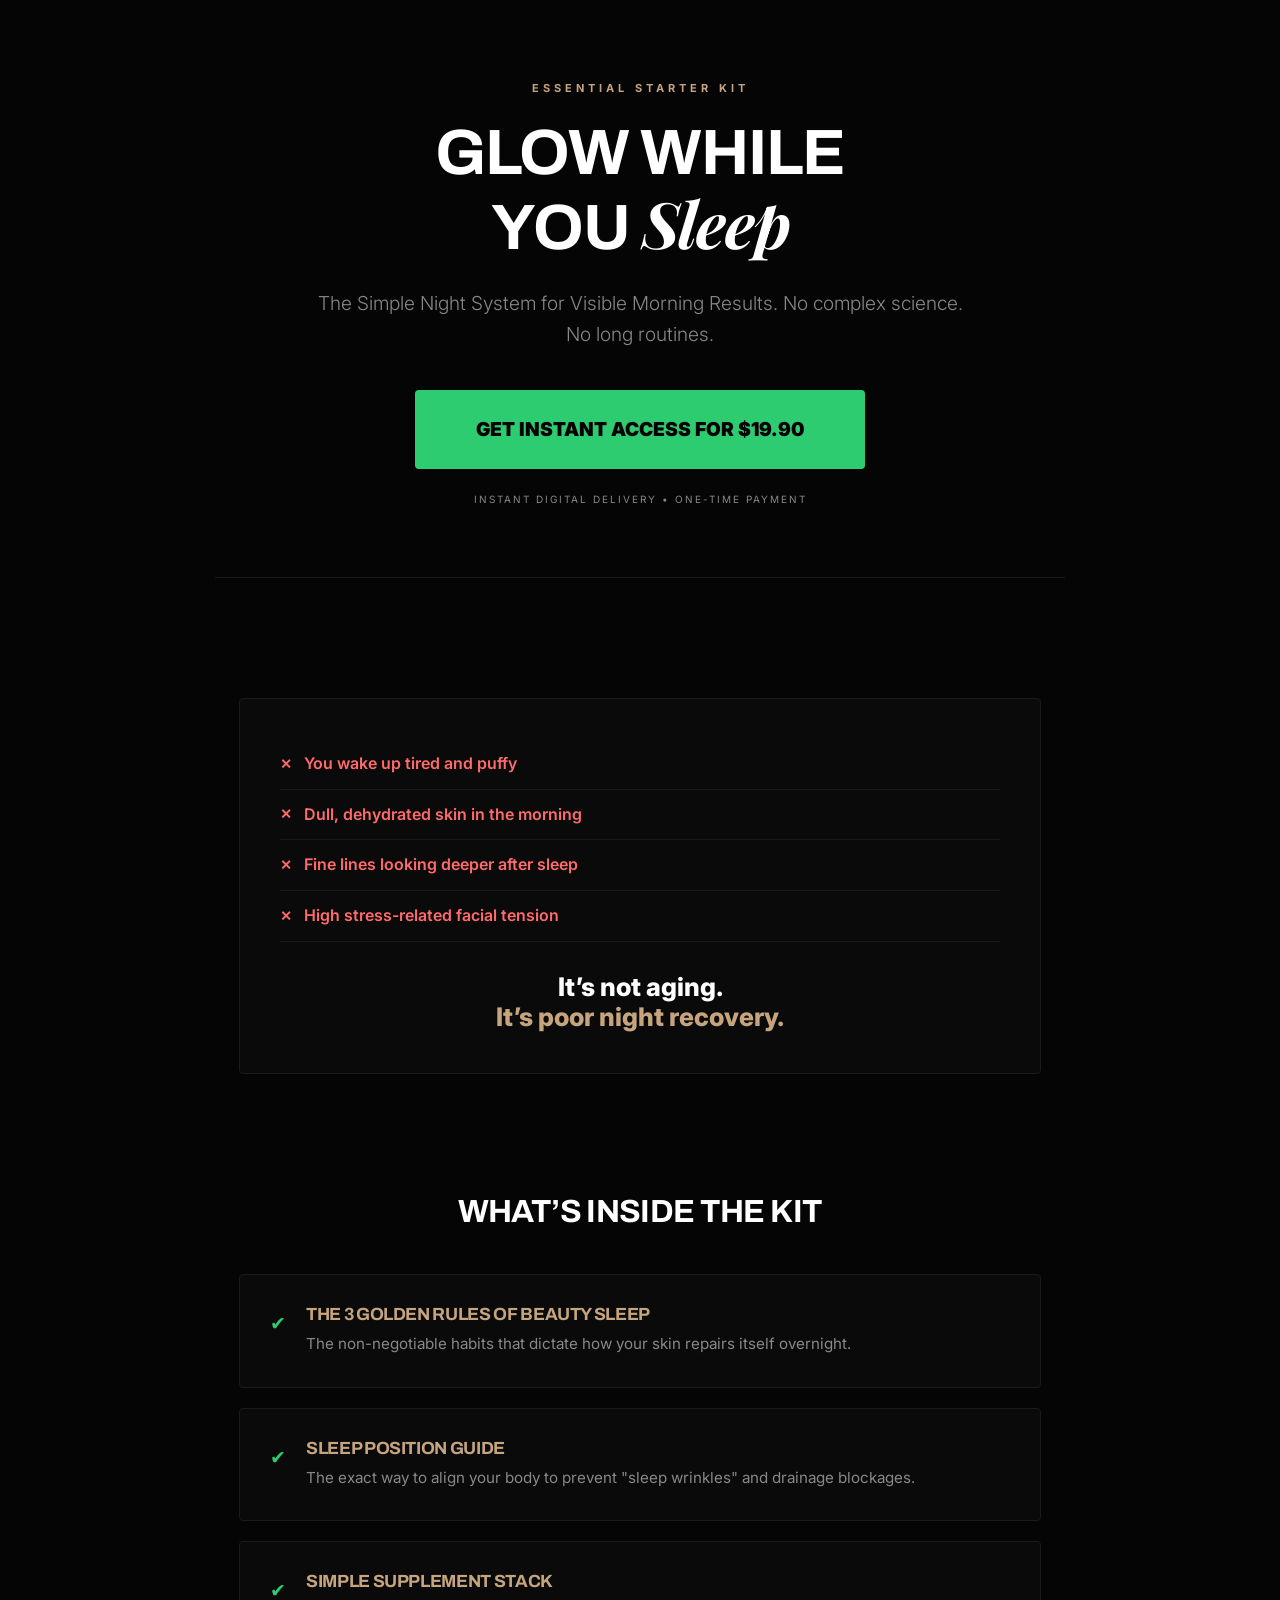
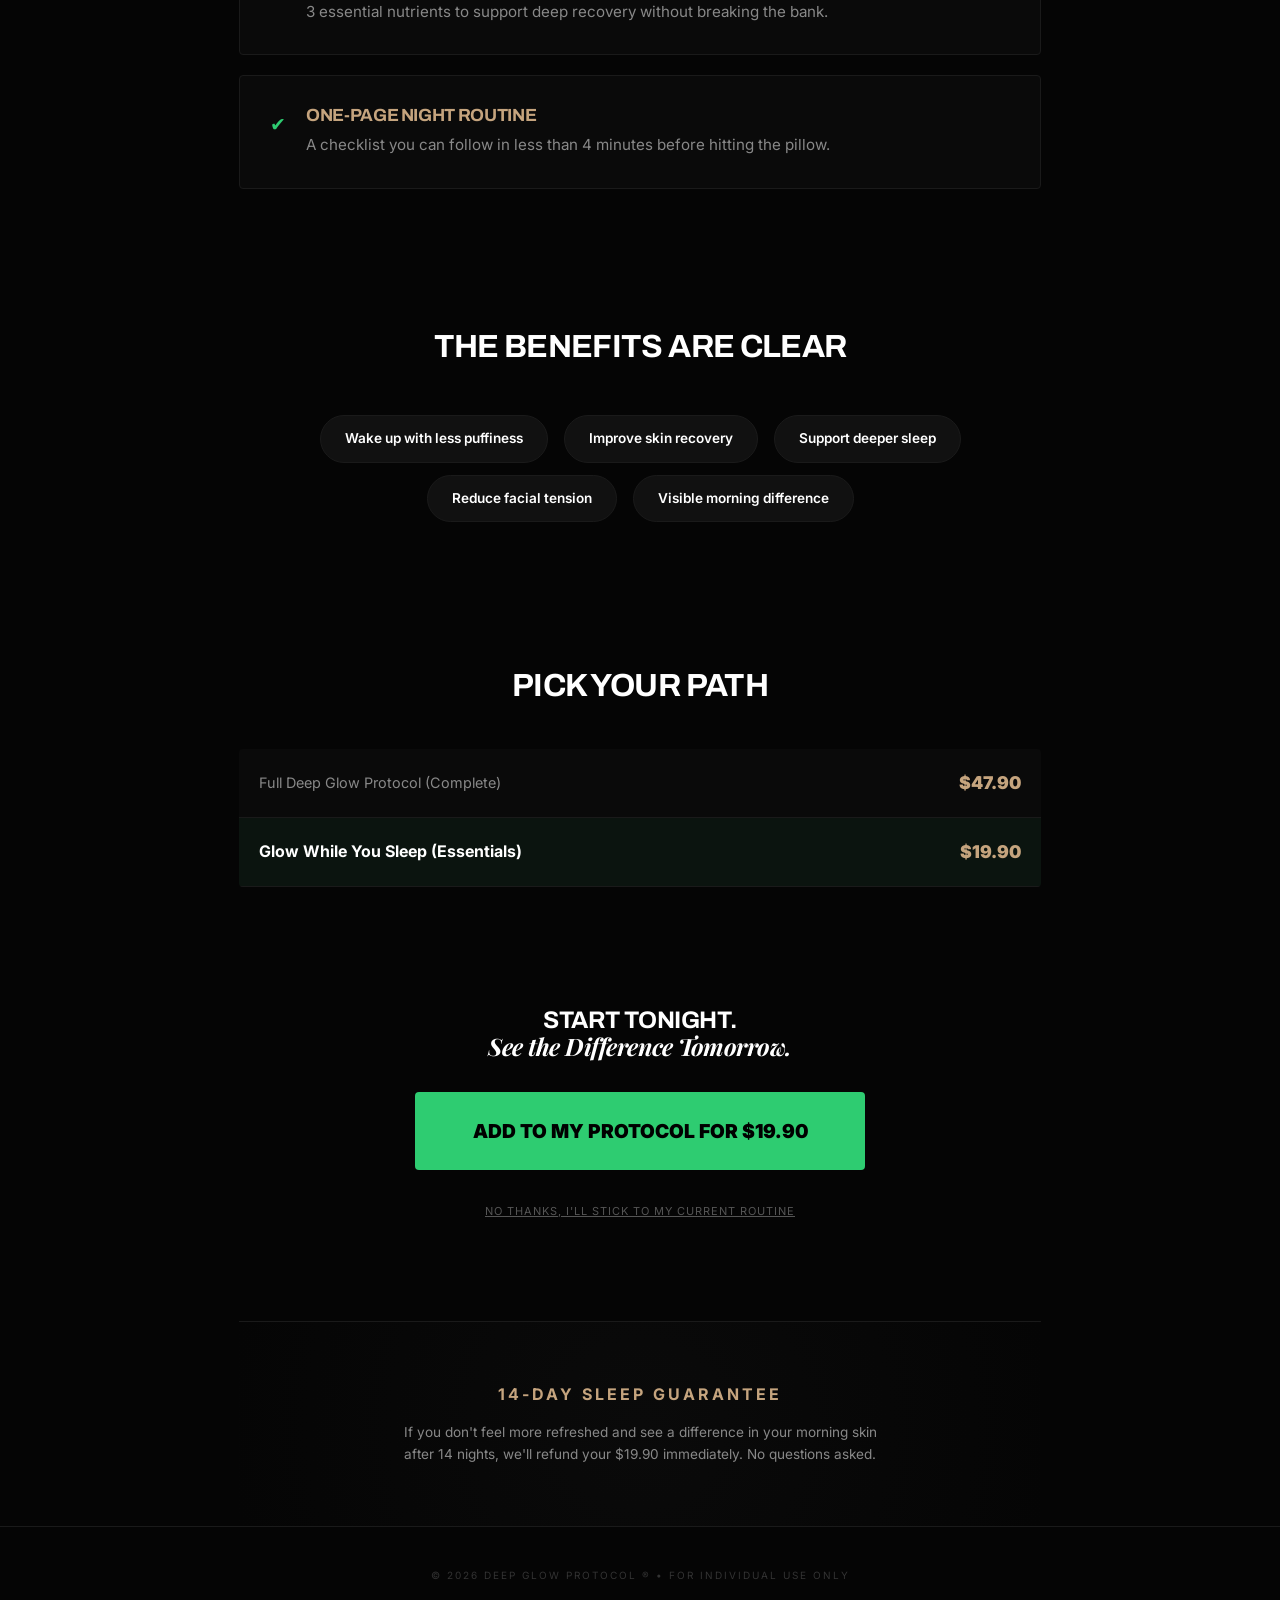
==== essential.html @ 501d5824 "Add files via upload" ====
<!DOCTYPE html>
<html lang="en">
<head>
    <meta charset="UTF-8">
    <meta name="viewport" content="width=device-width, initial-scale=1.0, maximum-scale=1.0, user-scalable=no">
    <title>Glow While You Sleep | Essential Night System</title>
    <link href="https://fonts.googleapis.com/css2?family=Archivo:wght@800;900&family=Inter:wght@300;400;600;700&family=Playfair+Display:ital,wght@1,700&display=swap" rel="stylesheet">
    
    <style>
        :root {
            --bg: #050505;
            --surface: #0a0a0a;
            --accent: #c5a47e;
            --cta: #2ecc71;
            --text: #ffffff;
            --text-dim: #888888;
            --border: #1a1a1a;
            --transition: all 0.3s cubic-bezier(0.19, 1, 0.22, 1);
        }

        /* Reset & Base */
        * { margin: 0; padding: 0; box-sizing: border-box; -webkit-font-smoothing: antialiased; }
        html { scroll-behavior: smooth; }
        body { 
            font-family: 'Inter', sans-serif; 
            background: var(--bg); 
            color: var(--text); 
            line-height: 1.6;
            overflow-x: hidden;
        }

        .container { max-width: 850px; margin: 0 auto; padding: 0 24px; }
        
        /* Typography */
        h1, h2, h3, h4 { font-family: 'Archivo', sans-serif; text-transform: uppercase; line-height: 1.1; letter-spacing: -0.02em; }
        .serif { font-family: 'Playfair Display', serif; font-style: italic; text-transform: none; }

        /* Animations */
        @keyframes pulse { 0% { transform: scale(1); box-shadow: 0 0 0 0 rgba(46, 204, 113, 0.4); } 70% { transform: scale(1.02); box-shadow: 0 0 0 15px rgba(46, 204, 113, 0); } 100% { transform: scale(1); } }
        @keyframes shine { from { left: -100%; } to { left: 100%; } }

        /* Hero */
        .hero { padding: 80px 0 50px; text-align: center; border-bottom: 1px solid var(--border); }
        .tag { color: var(--accent); font-size: 11px; font-weight: 700; letter-spacing: 4px; text-transform: uppercase; margin-bottom: 20px; display: block; }
        .hero h1 { font-size: clamp(2.2rem, 8vw, 4rem); margin-bottom: 25px; }
        .hero p { font-size: 1.2rem; color: var(--text-dim); max-width: 650px; margin: 0 auto 40px; font-weight: 300; }

        /* Standardized CTA */
        .cta-container { text-align: center; margin: 20px 0; }
        .btn-main {
            position: relative;
            display: inline-block;
            width: 100%;
            max-width: 450px;
            background: var(--cta);
            color: #000;
            padding: 24px 30px;
            font-size: 1.2rem;
            font-weight: 900;
            text-transform: uppercase;
            text-decoration: none;
            border-radius: 4px;
            overflow: hidden;
            transition: var(--transition);
            animation: pulse 2s infinite;
        }
        .btn-main:hover { transform: scale(1.03); background: #27ae60; box-shadow: 0 10px 40px rgba(46, 204, 113, 0.3); }
        .btn-main::after { content: ''; position: absolute; top: 0; left: -100%; width: 50%; height: 100%; background: linear-gradient(90deg, transparent, rgba(255,255,255,0.4), transparent); animation: shine 3s infinite; }
        
        .secure-notice { font-size: 10px; color: var(--text-dim); text-transform: uppercase; letter-spacing: 2px; margin-top: 15px; display: block; }

        /* Problem Section */
        .section-padding { padding: 80px 0; }
        .problem-box { background: var(--surface); border: 1px solid var(--border); padding: 40px; border-radius: 4px; margin: 40px 0; position: relative; }
        .problem-list { list-style: none; margin-bottom: 30px; }
        .problem-list li { padding: 12px 0; color: #ff6b6b; font-weight: 600; display: flex; align-items: center; gap: 12px; border-bottom: 1px solid #1a1a1a; }
        .problem-list li::before { content: '✕'; font-size: 14px; font-weight: 900; }
        .transition-text { font-size: 1.6rem; font-weight: 800; text-align: center; margin-top: 20px; line-height: 1.2; }

        /* Features */
        .section-title { text-align: center; margin-bottom: 45px; font-size: 2rem; }
        .feature-grid { display: grid; grid-template-columns: 1fr; gap: 20px; margin-bottom: 60px; }
        .feature-item { 
            display: flex; align-items: flex-start; gap: 20px; 
            background: var(--surface); padding: 30px; border-radius: 4px; border: 1px solid var(--border);
            transition: var(--transition);
        }
        .feature-item:hover { border-color: var(--accent); }
        .feature-item h4 { font-size: 1.1rem; margin-bottom: 8px; color: var(--accent); }
        .feature-item p { font-size: 0.95rem; color: var(--text-dim); }
        .check { color: var(--cta); font-size: 1.2rem; margin-top: 3px; }

        /* Comparison Table */
        .comp-table { width: 100%; border-collapse: collapse; margin: 40px 0; background: var(--surface); border-radius: 4px; overflow: hidden; }
        .comp-table td { padding: 20px; border-bottom: 1px solid var(--border); }
        .comp-table .dim { color: var(--text-dim); font-size: 0.9rem; }
        .comp-table .price { font-weight: 900; color: var(--accent); text-align: right; font-size: 1.1rem; }
        
        /* Interactive Row Style */
        .row-link { cursor: pointer; transition: var(--transition); }
        .row-link:hover { background: rgba(255,255,255,0.05); }

        /* Benefits */
        .benefits-list { text-align: center; margin: 40px 0 60px; }
        .benefit-tag { display: inline-block; background: #111; padding: 12px 24px; border-radius: 50px; margin: 6px; font-size: 0.85rem; border: 1px solid var(--border); color: var(--text); font-weight: 600; }

        /* Guarantee */
        .guarantee { text-align: center; padding: 60px 20px; border-top: 1px solid var(--border); background: radial-gradient(circle at center, #0a0a0a 0%, #050505 100%); }
        .guarantee h5 { font-size: 1rem; letter-spacing: 3px; margin-bottom: 15px; color: var(--accent); }
        .guarantee p { font-size: 0.85rem; color: var(--text-dim); max-width: 500px; margin: 0 auto; }

        /* Downsell Link */
        .btn-downsell { display: block; margin-top: 25px; color: #555; font-size: 11px; text-decoration: underline; text-transform: uppercase; letter-spacing: 1px; transition: var(--transition); }
        .btn-downsell:hover { color: var(--text-dim); }

        footer { padding: 40px; text-align: center; font-size: 10px; color: #333; text-transform: uppercase; letter-spacing: 2px; border-top: 1px solid var(--border); }

        @media (max-width: 600px) {
            .hero { padding: 60px 0 40px; }
            .btn-main { font-size: 1rem; padding: 20px; }
            .section-title { font-size: 1.6rem; }
            .feature-item { padding: 20px; }
        }
    </style>
</head>
<body>

    <header class="hero container">
        <span class="tag">Essential Starter Kit</span>
        <h1>Glow While <br>You <span class="serif">Sleep</span></h1>
        <p>The Simple Night System for Visible Morning Results. No complex science. No long routines.</p>
        
        <div class="cta-container">
            <a href="#checkout" class="btn-main">Get Instant Access for $19.90</a>
            <span class="secure-notice">Instant Digital Delivery • One-Time Payment</span>
        </div>
    </header>

    <main class="container">
        <section class="section-padding">
            <div class="problem-box">
                <ul class="problem-list">
                    <li>You wake up tired and puffy</li>
                    <li>Dull, dehydrated skin in the morning</li>
                    <li>Fine lines looking deeper after sleep</li>
                    <li>High stress-related facial tension</li>
                </ul>
                <div class="transition-text">
                    It’s not aging. <br>
                    <span style="color: var(--accent);">It’s poor night recovery.</span>
                </div>
            </div>
        </section>

        <section>
            <h2 class="section-title">What’s Inside the Kit</h2>
            <div class="feature-grid">
                <div class="feature-item">
                    <span class="check">✔</span>
                    <div>
                        <h4>The 3 Golden Rules of Beauty Sleep</h4>
                        <p>The non-negotiable habits that dictate how your skin repairs itself overnight.</p>
                    </div>
                </div>
                <div class="feature-item">
                    <span class="check">✔</span>
                    <div>
                        <h4>Sleep Position Guide</h4>
                        <p>The exact way to align your body to prevent "sleep wrinkles" and drainage blockages.</p>
                    </div>
                </div>
                <div class="feature-item">
                    <span class="check">✔</span>
                    <div>
                        <h4>Simple Supplement Stack</h4>
                        <p>3 essential nutrients to support deep recovery without breaking the bank.</p>
                    </div>
                </div>
                <div class="feature-item">
                    <span class="check">✔</span>
                    <div>
                        <h4>One-Page Night Routine</h4>
                        <p>A checklist you can follow in less than 4 minutes before hitting the pillow.</p>
                    </div>
                </div>
            </div>
        </section>

        <section class="section-padding">
            <h2 class="section-title">The Benefits are Clear</h2>
            <div class="benefits-list">
                <span class="benefit-tag">Wake up with less puffiness</span>
                <span class="benefit-tag">Improve skin recovery</span>
                <span class="benefit-tag">Support deeper sleep</span>
                <span class="benefit-tag">Reduce facial tension</span>
                <span class="benefit-tag">Visible morning difference</span>
            </div>
        </section>

        <section>
            <h2 class="section-title">Pick Your Path</h2>
            <table class="comp-table">
                <tr class="row-link" onclick="window.location.href='https://nananmz.github.io/The-Glow-Protocol/last-chance';">
                    <td class="dim">Full Deep Glow Protocol (Complete)</td>
                    <td class="price">$47.90</td>
                </tr>

                <tr style="background: rgba(46, 204, 113, 0.05);">
                    <td><strong>Glow While You Sleep (Essentials)</strong></td>
                    <td class="price">$19.90</td>
                </tr>
            </table>
        </section>

        <section id="checkout" class="section-padding" style="text-align: center;">
            <h2 style="margin-bottom: 30px;">Start Tonight. <br><span class="serif">See the Difference Tomorrow.</span></h2>
            <div class="cta-container">
                <a href="#" class="btn-main">Add to My Protocol for $19.90</a>
                <a href="https://nananmz.github.io/The-Glow-Protocol/optimization" class="btn-downsell">No thanks, I'll stick to my current routine</a>
            </div>
        </section>

        <section class="guarantee">
            <h5>14-DAY SLEEP GUARANTEE</h5>
            <p>If you don't feel more refreshed and see a difference in your morning skin after 14 nights, we'll refund your $19.90 immediately. No questions asked.</p>
        </section>
    </main>

    <footer>
        © 2026 DEEP GLOW PROTOCOL ® • FOR INDIVIDUAL USE ONLY
    </footer>

</body>
</html>
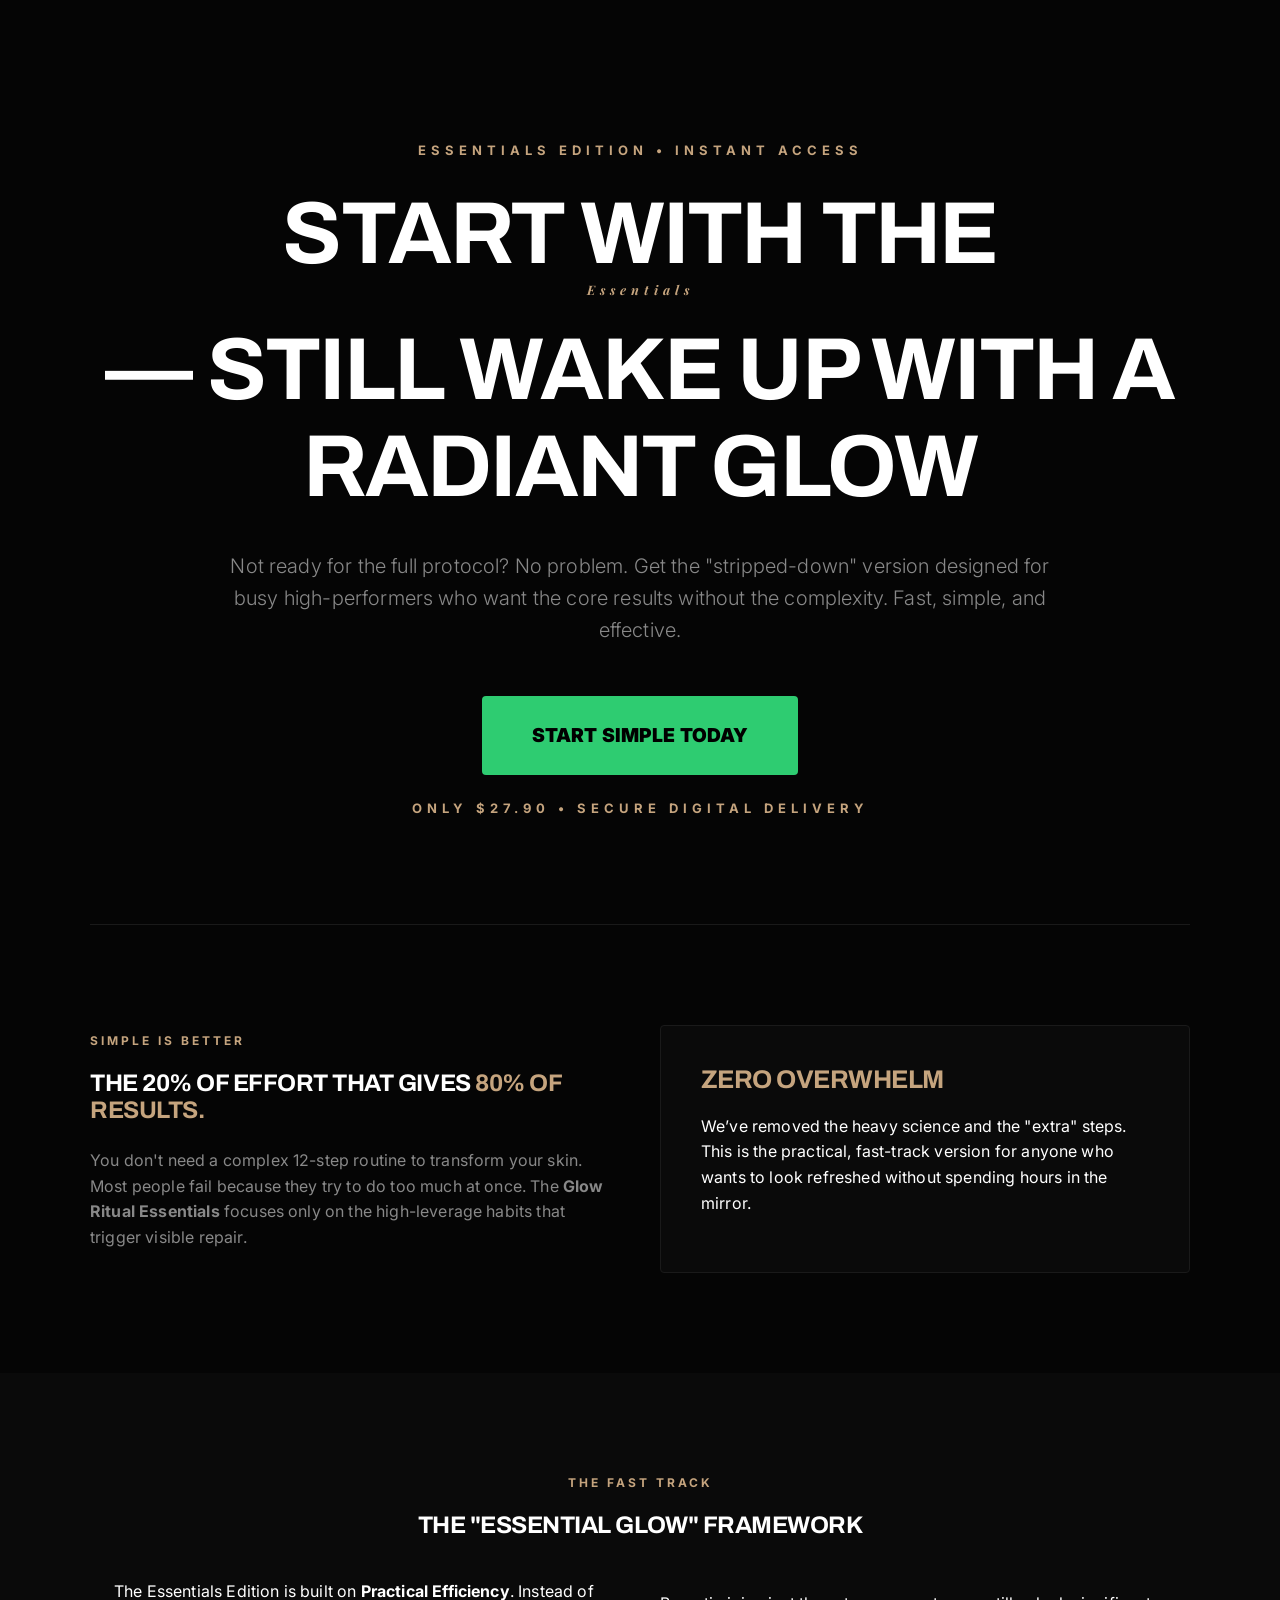
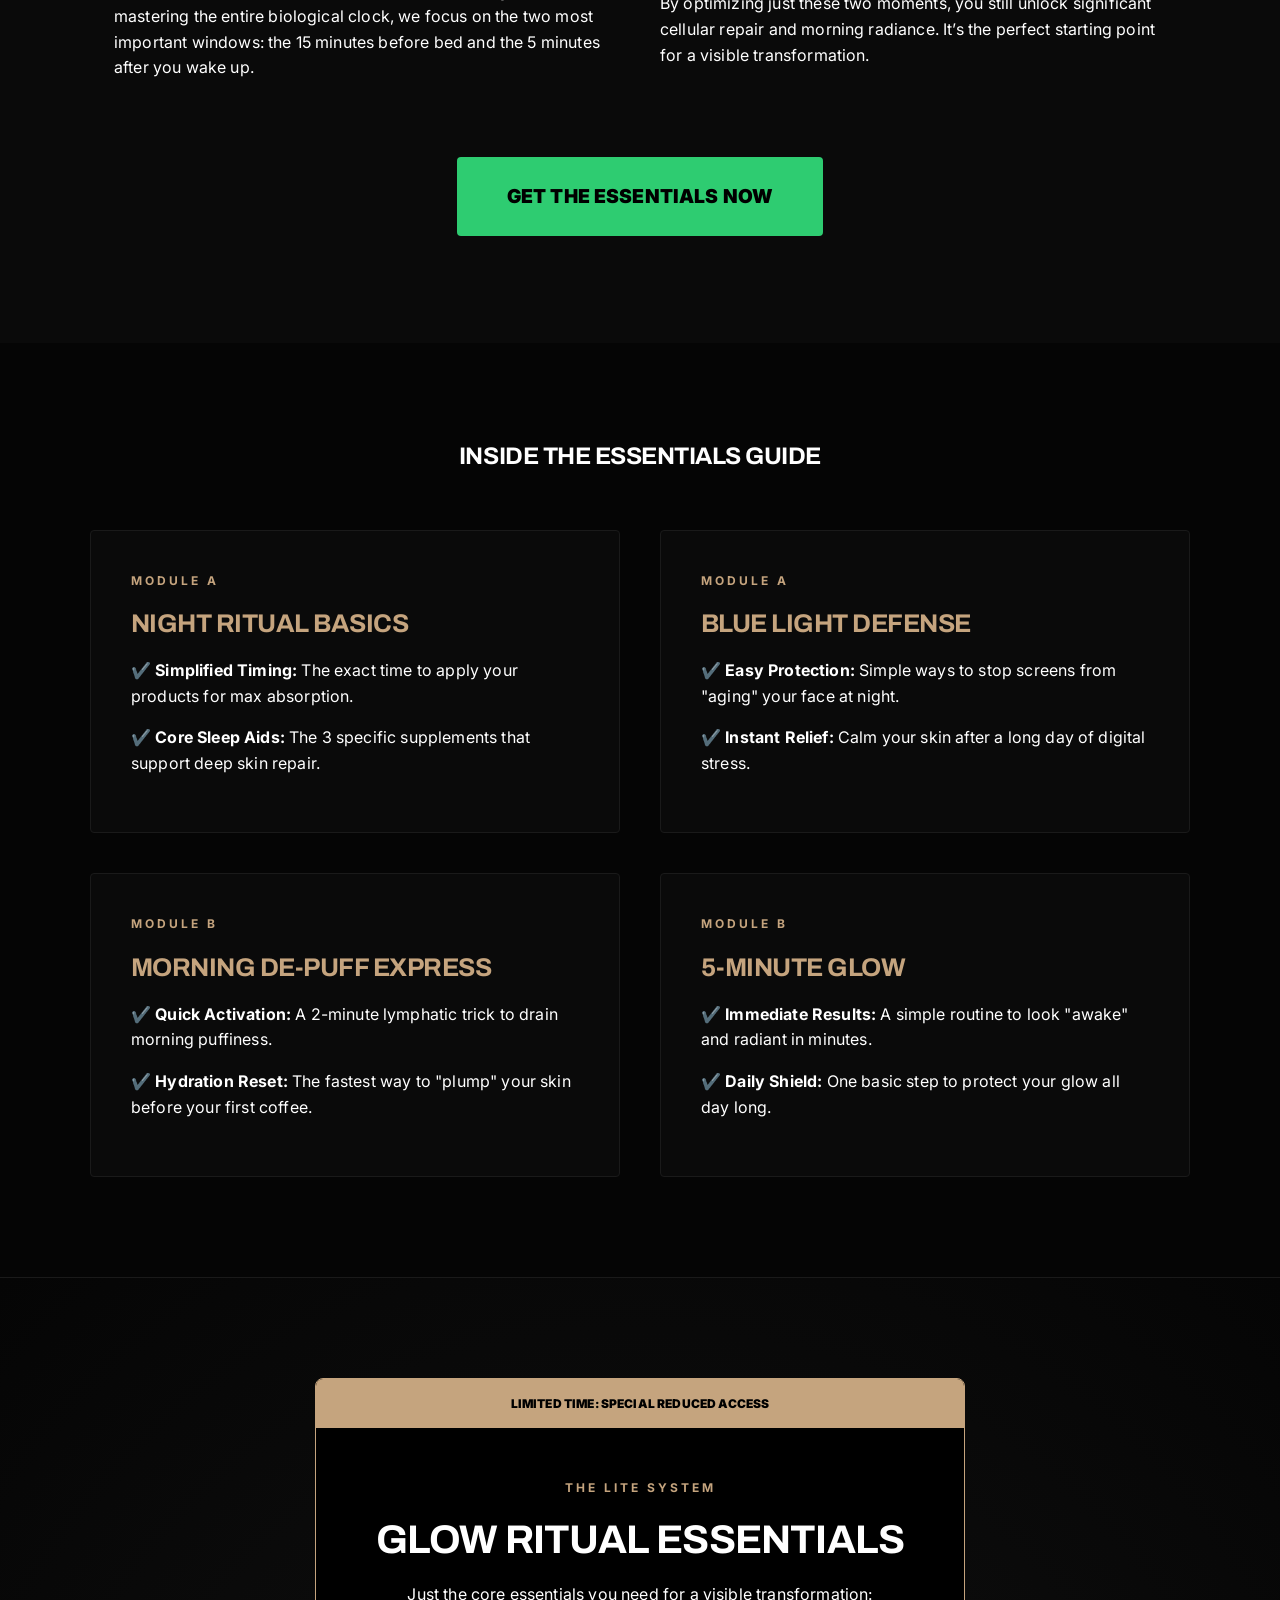
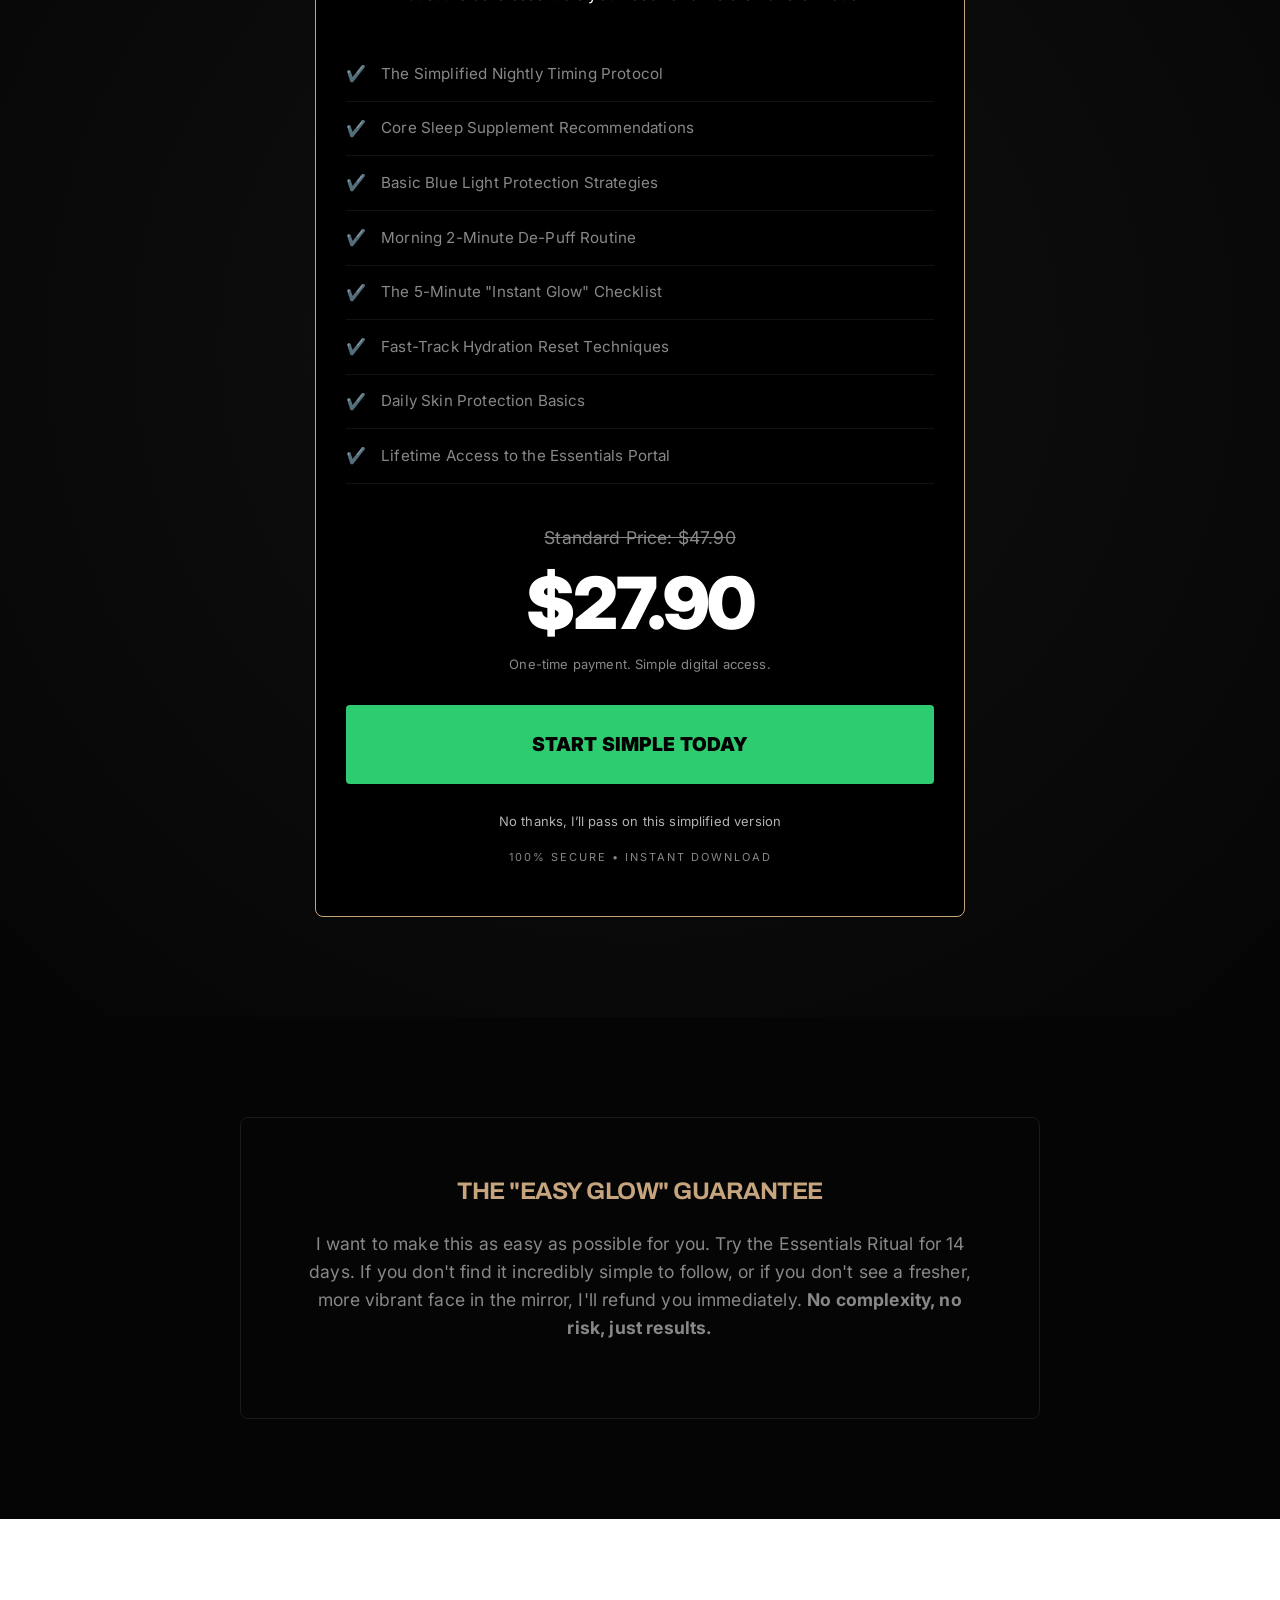
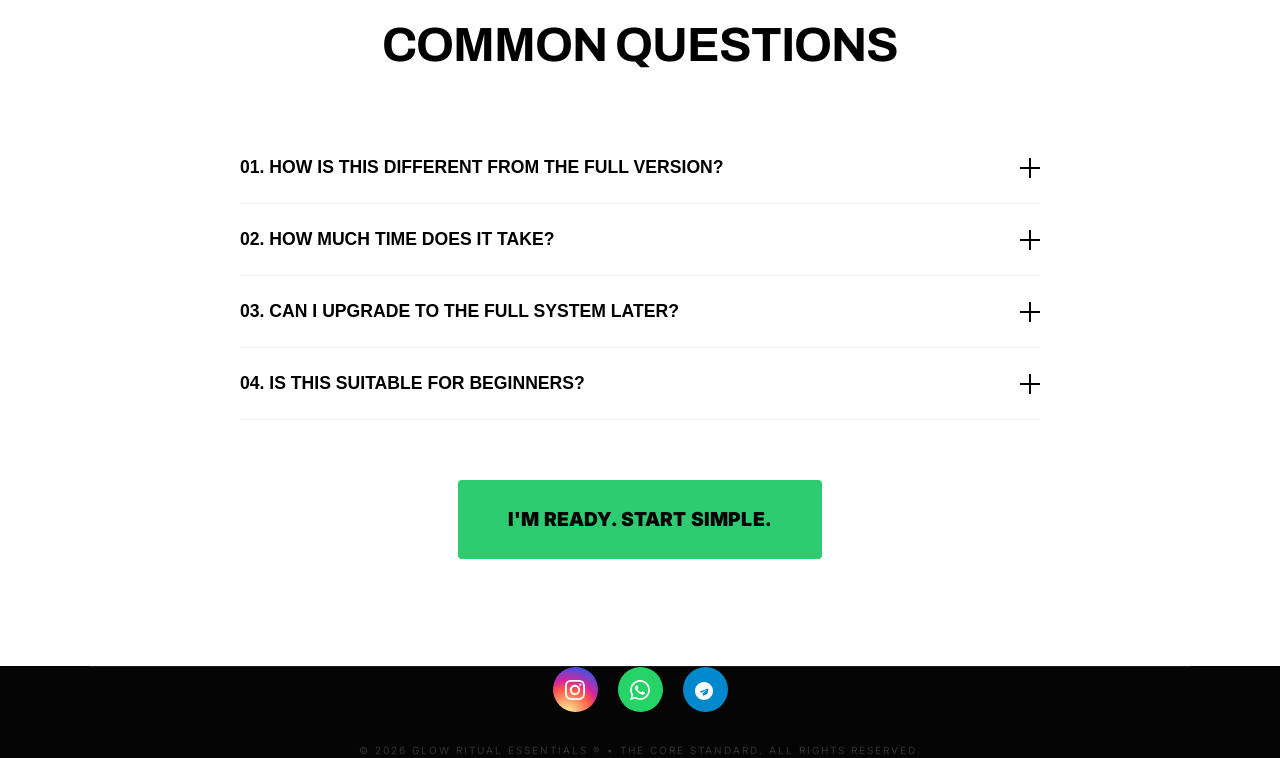
==== commit f530db61: "Update essential.html" ====
--- a/essential.html
+++ b/essential.html
@@ -3,15 +3,16 @@
 <head>
     <meta charset="UTF-8">
     <meta name="viewport" content="width=device-width, initial-scale=1.0, maximum-scale=1.0, user-scalable=no">
-    <title>Glow While You Sleep | Essential Night System</title>
+    <title>Glow Ritual Essentials | The Core Results</title>
     <link href="https://fonts.googleapis.com/css2?family=Archivo:wght@800;900&family=Inter:wght@300;400;600;700&family=Playfair+Display:ital,wght@1,700&display=swap" rel="stylesheet">
     
     <style>
         :root {
             --bg: #050505;
             --surface: #0a0a0a;
-            --accent: #c5a47e;
-            --cta: #2ecc71;
+            --gold: #c5a47e;
+            --gold-light: #e0c9ac;
+            --green: #2ecc71;
             --text: #ffffff;
             --text-dim: #888888;
             --border: #1a1a1a;
@@ -20,41 +21,72 @@
 
         /* Reset & Base */
         * { margin: 0; padding: 0; box-sizing: border-box; -webkit-font-smoothing: antialiased; }
-        html { scroll-behavior: smooth; }
+        html { scroll-behavior: smooth; overflow-x: hidden; }
         body { 
             font-family: 'Inter', sans-serif; 
             background: var(--bg); 
             color: var(--text); 
-            line-height: 1.6;
-            overflow-x: hidden;
-        }
-
-        .container { max-width: 850px; margin: 0 auto; padding: 0 24px; }
-        
-        /* Typography */
-        h1, h2, h3, h4 { font-family: 'Archivo', sans-serif; text-transform: uppercase; line-height: 1.1; letter-spacing: -0.02em; }
-        .serif { font-family: 'Playfair Display', serif; font-style: italic; text-transform: none; }
+            overflow-x: hidden; 
+            line-height: 1.6; 
+            letter-spacing: 0.01em;
+        }
+
+        .container { max-width: 1100px; margin: 0 auto; padding: 0 24px; position: relative; }
+        h1, h2, h3 { font-family: 'Archivo', sans-serif; text-transform: uppercase; letter-spacing: -0.02em; line-height: 1.1; }
+        .italic-serif { font-family: 'Playfair Display', serif; font-style: italic; text-transform: none; letter-spacing: 0; }
+        p { margin-bottom: 1rem; }
+
+        /* Language Selector Update (Click Behavior) */
+        .lang-selector { position: absolute; top: 20px; right: 20px; z-index: 1000; }
+        .lang-btn {
+            background: rgba(255,255,255,0.05);
+            border: 1px solid var(--border);
+            color: var(--text);
+            padding: 8px 16px;
+            font-size: 12px;
+            font-weight: 600;
+            cursor: pointer;
+            border-radius: 4px;
+            display: flex;
+            align-items: center;
+            gap: 8px;
+            transition: var(--transition);
+        }
+        .lang-btn:hover { border-color: var(--gold); background: rgba(197, 164, 126, 0.1); }
+        .lang-dropdown {
+            position: absolute;
+            top: 100%;
+            right: 0;
+            background: var(--surface);
+            border: 1px solid var(--border);
+            border-radius: 4px;
+            margin-top: 8px;
+            display: none;
+            flex-direction: column;
+            min-width: 140px;
+            box-shadow: 0 10px 30px rgba(0,0,0,0.5);
+        }
+        .lang-dropdown.show { display: flex; }
+        .lang-dropdown a { padding: 12px 16px; color: var(--text-dim); text-decoration: none; font-size: 13px; transition: var(--transition); }
+        .lang-dropdown a:hover { background: #111; color: var(--gold); }
 
         /* Animations */
         @keyframes pulse { 0% { transform: scale(1); box-shadow: 0 0 0 0 rgba(46, 204, 113, 0.4); } 70% { transform: scale(1.02); box-shadow: 0 0 0 15px rgba(46, 204, 113, 0); } 100% { transform: scale(1); } }
         @keyframes shine { from { left: -100%; } to { left: 100%; } }
-
+        
         /* Hero */
-        .hero { padding: 80px 0 50px; text-align: center; border-bottom: 1px solid var(--border); }
-        .tag { color: var(--accent); font-size: 11px; font-weight: 700; letter-spacing: 4px; text-transform: uppercase; margin-bottom: 20px; display: block; }
-        .hero h1 { font-size: clamp(2.2rem, 8vw, 4rem); margin-bottom: 25px; }
-        .hero p { font-size: 1.2rem; color: var(--text-dim); max-width: 650px; margin: 0 auto 40px; font-weight: 300; }
-
-        /* Standardized CTA */
-        .cta-container { text-align: center; margin: 20px 0; }
-        .btn-main {
+        .hero { padding: 140px 0 80px; text-align: center; border-bottom: 1px solid var(--border); }
+        .hero span { color: var(--gold); letter-spacing: 5px; font-weight: 700; font-size: 13px; margin-bottom: 25px; display: block; }
+        .hero h1 { font-size: clamp(2.5rem, 8vw, 5.5rem); margin-bottom: 35px; }
+        .hero p { max-width: 850px; margin: 0 auto 50px; font-size: 1.25rem; color: var(--text-dim); font-weight: 300; }
+
+        /* CTA Button */
+        .btn-cta {
             position: relative;
             display: inline-block;
-            width: 100%;
-            max-width: 450px;
-            background: var(--cta);
+            background: var(--green);
             color: #000;
-            padding: 24px 30px;
+            padding: 24px 50px;
             font-size: 1.2rem;
             font-weight: 900;
             text-transform: uppercase;
@@ -63,172 +95,324 @@
             overflow: hidden;
             transition: var(--transition);
             animation: pulse 2s infinite;
-        }
-        .btn-main:hover { transform: scale(1.03); background: #27ae60; box-shadow: 0 10px 40px rgba(46, 204, 113, 0.3); }
-        .btn-main::after { content: ''; position: absolute; top: 0; left: -100%; width: 50%; height: 100%; background: linear-gradient(90deg, transparent, rgba(255,255,255,0.4), transparent); animation: shine 3s infinite; }
+            text-align: center;
+            width: auto;
+        }
+        .btn-cta:hover { transform: scale(1.05); background: #27ae60; box-shadow: 0 10px 40px rgba(46, 204, 113, 0.3); }
+        .btn-cta::after { content: ''; position: absolute; top: 0; left: -100%; width: 50%; height: 100%; background: linear-gradient(90deg, transparent, rgba(255,255,255,0.4), transparent); animation: shine 3s infinite; }
+        .microcopy { display: block; margin-top: 15px; font-size: 11px; color: var(--text-dim); text-transform: uppercase; letter-spacing: 2px; }
+
+        /* Downsell Button Styling */
+        .btn-downsell {
+            display: inline-block;
+            margin-top: 20px;
+            font-size: 13px;
+            color: var(--text);
+            opacity: 0.7;
+            text-decoration: none;
+            transition: var(--transition);
+        }
+        .btn-downsell:hover { text-decoration: underline; opacity: 1; }
+
+        /* Sections & Grids */
+        .section-padding { padding: 100px 0; }
+        .grid-2 { display: grid; grid-template-columns: 1fr 1fr; gap: 40px; align-items: center; }
+        .label { color: var(--gold); font-size: 12px; font-weight: 700; letter-spacing: 3px; text-transform: uppercase; margin-bottom: 20px; display: block; }
         
-        .secure-notice { font-size: 10px; color: var(--text-dim); text-transform: uppercase; letter-spacing: 2px; margin-top: 15px; display: block; }
-
-        /* Problem Section */
-        .section-padding { padding: 80px 0; }
-        .problem-box { background: var(--surface); border: 1px solid var(--border); padding: 40px; border-radius: 4px; margin: 40px 0; position: relative; }
-        .problem-list { list-style: none; margin-bottom: 30px; }
-        .problem-list li { padding: 12px 0; color: #ff6b6b; font-weight: 600; display: flex; align-items: center; gap: 12px; border-bottom: 1px solid #1a1a1a; }
-        .problem-list li::before { content: '✕'; font-size: 14px; font-weight: 900; }
-        .transition-text { font-size: 1.6rem; font-weight: 800; text-align: center; margin-top: 20px; line-height: 1.2; }
-
-        /* Features */
-        .section-title { text-align: center; margin-bottom: 45px; font-size: 2rem; }
-        .feature-grid { display: grid; grid-template-columns: 1fr; gap: 20px; margin-bottom: 60px; }
-        .feature-item { 
-            display: flex; align-items: flex-start; gap: 20px; 
-            background: var(--surface); padding: 30px; border-radius: 4px; border: 1px solid var(--border);
-            transition: var(--transition);
-        }
-        .feature-item:hover { border-color: var(--accent); }
-        .feature-item h4 { font-size: 1.1rem; margin-bottom: 8px; color: var(--accent); }
-        .feature-item p { font-size: 0.95rem; color: var(--text-dim); }
-        .check { color: var(--cta); font-size: 1.2rem; margin-top: 3px; }
-
-        /* Comparison Table */
-        .comp-table { width: 100%; border-collapse: collapse; margin: 40px 0; background: var(--surface); border-radius: 4px; overflow: hidden; }
-        .comp-table td { padding: 20px; border-bottom: 1px solid var(--border); }
-        .comp-table .dim { color: var(--text-dim); font-size: 0.9rem; }
-        .comp-table .price { font-weight: 900; color: var(--accent); text-align: right; font-size: 1.1rem; }
-        
-        /* Interactive Row Style */
-        .row-link { cursor: pointer; transition: var(--transition); }
-        .row-link:hover { background: rgba(255,255,255,0.05); }
-
-        /* Benefits */
-        .benefits-list { text-align: center; margin: 40px 0 60px; }
-        .benefit-tag { display: inline-block; background: #111; padding: 12px 24px; border-radius: 50px; margin: 6px; font-size: 0.85rem; border: 1px solid var(--border); color: var(--text); font-weight: 600; }
-
-        /* Guarantee */
-        .guarantee { text-align: center; padding: 60px 20px; border-top: 1px solid var(--border); background: radial-gradient(circle at center, #0a0a0a 0%, #050505 100%); }
-        .guarantee h5 { font-size: 1rem; letter-spacing: 3px; margin-bottom: 15px; color: var(--accent); }
-        .guarantee p { font-size: 0.85rem; color: var(--text-dim); max-width: 500px; margin: 0 auto; }
-
-        /* Downsell Link */
-        .btn-downsell { display: block; margin-top: 25px; color: #555; font-size: 11px; text-decoration: underline; text-transform: uppercase; letter-spacing: 1px; transition: var(--transition); }
-        .btn-downsell:hover { color: var(--text-dim); }
-
-        footer { padding: 40px; text-align: center; font-size: 10px; color: #333; text-transform: uppercase; letter-spacing: 2px; border-top: 1px solid var(--border); }
-
-        @media (max-width: 600px) {
-            .hero { padding: 60px 0 40px; }
-            .btn-main { font-size: 1rem; padding: 20px; }
-            .section-title { font-size: 1.6rem; }
-            .feature-item { padding: 20px; }
+        .card { background: var(--surface); border: 1px solid var(--border); padding: 40px; border-radius: 4px; transition: var(--transition); height: 100%; }
+        .card:hover { border-color: var(--gold); transform: translateY(-5px); }
+        .card h3 { font-size: 1.6rem; margin-bottom: 20px; color: var(--gold); }
+
+        /* Offer Block */
+        .offer-wrapper { background: radial-gradient(circle at center, #111 0%, #050505 100%); padding: 100px 0; border-top: 1px solid var(--border); }
+        .offer-card { max-width: 650px; margin: 0 auto; background: #000; border: 1px solid var(--gold); border-radius: 8px; overflow: hidden; }
+        .offer-badge { background: var(--gold); color: #000; padding: 15px; font-weight: 900; font-size: 12px; text-align: center; text-transform: uppercase; }
+        .offer-content { padding: 50px 30px; text-align: center; }
+
+        .bullets { list-style: none; text-align: left; margin: 40px 0; }
+        .bullets li { padding: 14px 0; border-bottom: 1px solid #111; font-size: 0.95rem; color: var(--text-dim); display: flex; align-items: center; gap: 15px; }
+        .bullets li::before { content: '✔️'; color: var(--gold); font-size: 1rem; }
+
+        .price-old { text-decoration: line-through; color: var(--text-dim); font-size: 1.1rem; }
+        .price-main { font-size: 4.5rem; font-weight: 900; color: var(--text); line-height: 1; margin: 15px 0; letter-spacing: -2px; }
+
+        /* Accordion FAQ */
+        .faq { padding: 100px 0; background: #fff; color: #000; }
+        .faq h2 { color: #000; text-align: center; margin-bottom: 60px; font-size: 3rem; }
+        .faq-container { max-width: 800px; margin: 0 auto; }
+        .faq-item { border-bottom: 1px solid #eee; }
+        .faq-question {
+            width: 100%; padding: 25px 0; background: none; border: none; display: flex; justify-content: space-between; align-items: center; cursor: pointer; text-align: left; font-size: 1.1rem; font-weight: 700; text-transform: uppercase; transition: var(--transition);
+        }
+        .faq-question:hover { color: var(--gold); }
+        .faq-icon { position: relative; width: 20px; height: 20px; }
+        .faq-icon::before, .faq-icon::after { content: ''; position: absolute; background: currentColor; top: 50%; left: 50%; transform: translate(-50%, -50%); transition: var(--transition); }
+        .faq-icon::before { width: 100%; height: 2px; }
+        .faq-icon::after { width: 2px; height: 100%; }
+        .active .faq-icon::after { transform: translate(-50%, -50%) rotate(90deg); opacity: 0; }
+        .faq-answer { max-height: 0; overflow: hidden; transition: max-height 0.4s cubic-bezier(0, 1, 0, 1); color: #555; font-size: 0.95rem; }
+        .faq-answer p { padding-bottom: 25px; margin: 0; }
+        .active + .faq-answer { max-height: 1000px; transition: max-height 0.4s ease-in-out; }
+
+        /* Footer Social Icons (Updated from Floating) */
+        .footer-social { display: flex; justify-content: center; gap: 20px; margin-bottom: 30px; }
+        .social-btn { width: 45px; height: 45px; border-radius: 50%; display: flex; align-items: center; justify-content: center; color: white; text-decoration: none; transition: var(--transition); }
+        .social-btn:hover { transform: translateY(-3px); filter: brightness(1.1); }
+        .instagram { background: radial-gradient(circle at 30% 107%, #fdf497 0%, #fdf497 5%, #fd5949 45%,#d6249f 60%,#285AEB 90%); }
+        .whatsapp { background: #25D366; }
+        .telegram { background: #0088cc; }
+        .social-btn svg { width: 20px; height: 20px; fill: currentColor; }
+        .telegram svg { width: 18px; height: 18px; transform: translate(-1px, 1px); }
+
+        /* Footer */
+        footer { padding: 80px 0 60px; text-align: center; border-top: 1px solid var(--border); font-size: 10px; color: #333; letter-spacing: 2px; }
+
+        /* ==========================================================================
+           REFINED MOBILE OPTIMIZATION
+           ========================================================================== */
+        @media (max-width: 768px) {
+            .section-padding { padding: 45px 0; }
+            .container { padding: 0 20px; }
+
+            .hero { padding: 80px 0 40px; }
+            .hero span { font-size: 11px; margin-bottom: 15px; letter-spacing: 3px; }
+            .hero h1 { font-size: 2.1rem; line-height: 1.15; margin-bottom: 20px; }
+            .hero p { font-size: 1rem; line-height: 1.5; margin-bottom: 30px; padding: 0 5px; }
+            
+            .btn-cta { width: 100%; padding: 18px 20px; font-size: 0.95rem; }
+            .microcopy { font-size: 10px; margin-top: 10px; }
+
+            .grid-2 { grid-template-columns: 1fr; gap: 20px; }
+            .card { padding: 25px 20px; }
+            .card h3 { font-size: 1.3rem; margin-bottom: 12px; }
+            .card p { font-size: 0.9rem; margin-bottom: 0; }
+            .label { font-size: 10px; margin-bottom: 12px; }
+            h2 { font-size: 1.6rem !important; }
+
+            .offer-wrapper { padding: 50px 0; }
+            .offer-card { border-radius: 6px; }
+            .offer-content { padding: 35px 20px; }
+            
+            .bullets { margin: 25px 0; }
+            .bullets li { padding: 10px 0; font-size: 0.85rem; gap: 10px; }
+            .price-main { font-size: 3.2rem; margin: 10px 0; }
+            .price-old { font-size: 0.95rem; }
+
+            .faq { padding: 60px 0; }
+            .faq h2 { font-size: 1.8rem; margin-bottom: 35px; }
+            .faq-question { padding: 18px 0; font-size: 0.85rem; }
+            .faq-answer p { font-size: 0.85rem; padding-bottom: 18px; }
+
+            .footer-social { gap: 15px; }
+            .social-btn { width: 40px; height: 40px; }
+        }
+
+        @media (min-width: 769px) and (max-width: 1024px) {
+            .hero h1 { font-size: 3.5rem; }
+            .grid-2 { gap: 30px; }
+            .section-padding { padding: 80px 0; }
         }
     </style>
 </head>
 <body>
 
     <header class="hero container">
-        <span class="tag">Essential Starter Kit</span>
-        <h1>Glow While <br>You <span class="serif">Sleep</span></h1>
-        <p>The Simple Night System for Visible Morning Results. No complex science. No long routines.</p>
+        <span>ESSENTIALS EDITION • INSTANT ACCESS</span>
+        <h1>Start With The <span class="italic-serif">Essentials</span> — Still Wake Up With a Radiant Glow</h1>
+        <p>Not ready for the full protocol? No problem. Get the "stripped-down" version designed for busy high-performers who want the core results without the complexity. Fast, simple, and effective.</p>
         
-        <div class="cta-container">
-            <a href="#checkout" class="btn-main">Get Instant Access for $19.90</a>
-            <span class="secure-notice">Instant Digital Delivery • One-Time Payment</span>
+        <div style="margin-top: 40px;">
+            <a href="#offer" class="btn-cta">Start Simple Today</a>
+            <span class="microcopy">Only $27.90 • Secure Digital Delivery</span>
         </div>
     </header>
 
-    <main class="container">
-        <section class="section-padding">
-            <div class="problem-box">
-                <ul class="problem-list">
-                    <li>You wake up tired and puffy</li>
-                    <li>Dull, dehydrated skin in the morning</li>
-                    <li>Fine lines looking deeper after sleep</li>
-                    <li>High stress-related facial tension</li>
-                </ul>
-                <div class="transition-text">
-                    It’s not aging. <br>
-                    <span style="color: var(--accent);">It’s poor night recovery.</span>
+    <section class="section-padding container">
+        <div class="grid-2">
+            <div>
+                <span class="label">Simple Is Better</span>
+                <h2>The 20% of Effort that Gives <span style="color:var(--gold)">80% of Results.</span></h2>
+                <p style="color: var(--text-dim); margin-top: 25px;">You don't need a complex 12-step routine to transform your skin. Most people fail because they try to do too much at once. The <strong>Glow Ritual Essentials</strong> focuses only on the high-leverage habits that trigger visible repair.</p>
+            </div>
+            <div class="card">
+                <h3>Zero Overwhelm</h3>
+                <p>We’ve removed the heavy science and the "extra" steps. This is the practical, fast-track version for anyone who wants to look refreshed without spending hours in the mirror.</p>
+            </div>
+        </div>
+    </section>
+
+    <section class="section-padding" style="background: var(--surface);">
+        <div class="container" style="text-align:center">
+            <span class="label">The Fast Track</span>
+            <h2 style="margin-bottom: 40px;">The "Essential Glow" Framework</h2>
+            <div class="grid-2" style="text-align:left">
+                <p>The Essentials Edition is built on <strong>Practical Efficiency</strong>. Instead of mastering the entire biological clock, we focus on the two most important windows: the 15 minutes before bed and the 5 minutes after you wake up.</p>
+                <p>By optimizing just these two moments, you still unlock significant cellular repair and morning radiance. It’s the perfect starting point for a visible transformation.</p>
+            </div>
+            <div style="margin-top: 60px;">
+                <a href="#offer" class="btn-cta">Get The Essentials Now</a>
+            </div>
+        </div>
+    </section>
+
+    <section class="section-padding container">
+        <h2 style="text-align:center; margin-bottom: 60px;">Inside The Essentials Guide</h2>
+        <div class="grid-2">
+            <div class="card">
+                <span class="label">Module A</span>
+                <h3>Night Ritual Basics</h3>
+                <p>✔️ <strong>Simplified Timing:</strong> The exact time to apply your products for max absorption.</p>
+                <p>✔️ <strong>Core Sleep Aids:</strong> The 3 specific supplements that support deep skin repair.</p>
+            </div>
+            <div class="card">
+                <span class="label">Module A</span>
+                <h3>Blue Light Defense</h3>
+                <p>✔️ <strong>Easy Protection:</strong> Simple ways to stop screens from "aging" your face at night.</p>
+                <p>✔️ <strong>Instant Relief:</strong> Calm your skin after a long day of digital stress.</p>
+            </div>
+            <div class="card">
+                <span class="label">Module B</span>
+                <h3>Morning De-Puff Express</h3>
+                <p>✔️ <strong>Quick Activation:</strong> A 2-minute lymphatic trick to drain morning puffiness.</p>
+                <p>✔️ <strong>Hydration Reset:</strong> The fastest way to "plump" your skin before your first coffee.</p>
+            </div>
+            <div class="card">
+                <span class="label">Module B</span>
+                <h3>5-Minute Glow</h3>
+                <p>✔️ <strong>Immediate Results:</strong> A simple routine to look "awake" and radiant in minutes.</p>
+                <p>✔️ <strong>Daily Shield:</strong> One basic step to protect your glow all day long.</p>
+            </div>
+        </div>
+    </section>
+
+    <section id="offer" class="offer-wrapper">
+        <div class="container">
+            <div class="offer-card">
+                <div class="offer-badge">LIMITED TIME: SPECIAL REDUCED ACCESS</div>
+                <div class="offer-content">
+                    
+                    <span class="label">The Lite System</span>
+                    <h2 style="font-size: 2.5rem; margin-bottom: 20px;">Glow Ritual Essentials</h2>
+                    <span class="price-anchor" style="display:block; margin-bottom:20px;">Just the core essentials you need for a visible transformation:</span>
+
+                    <ul class="bullets">
+                        <li>The Simplified Nightly Timing Protocol</li>
+                        <li>Core Sleep Supplement Recommendations</li>
+                        <li>Basic Blue Light Protection Strategies</li>
+                        <li>Morning 2-Minute De-Puff Routine</li>
+                        <li>The 5-Minute "Instant Glow" Checklist</li>
+                        <li>Fast-Track Hydration Reset Techniques</li>
+                        <li>Daily Skin Protection Basics</li>
+                        <li>Lifetime Access to the Essentials Portal</li>
+                    </ul>
+
+                    <div style="margin-bottom: 30px;">
+                        <span class="price-old">Standard Price: $47.90</span>
+                        <div class="price-main">$27.90</div>
+                        <p style="color:var(--text-dim); font-size: 13px;">One-time payment. Simple digital access.</p>
+                    </div>
+
+                    <a href="#" class="btn-cta" style="width: 100%;">Start Simple Today</a>
+                    <div style="text-align: center;">
+                        <a href="#" class="btn-downsell">No thanks, I’ll pass on this simplified version</a>
+                    </div>
+                    <span class="microcopy">100% Secure • Instant Download</span>
                 </div>
             </div>
-        </section>
-
-        <section>
-            <h2 class="section-title">What’s Inside the Kit</h2>
-            <div class="feature-grid">
-                <div class="feature-item">
-                    <span class="check">✔</span>
-                    <div>
-                        <h4>The 3 Golden Rules of Beauty Sleep</h4>
-                        <p>The non-negotiable habits that dictate how your skin repairs itself overnight.</p>
+        </div>
+    </section>
+
+    <section class="section-padding container" style="text-align:center">
+        <div style="max-width: 800px; margin: 0 auto; border: 1px solid var(--border); padding: 60px; border-radius: 8px;">
+            <h2 style="color: var(--gold); margin-bottom: 25px;">The "Easy Glow" Guarantee</h2>
+            <p style="font-size: 1.1rem; color: var(--text-dim);">I want to make this as easy as possible for you. Try the Essentials Ritual for 14 days. If you don't find it incredibly simple to follow, or if you don't see a fresher, more vibrant face in the mirror, I'll refund you immediately. <strong>No complexity, no risk, just results.</strong></p>
+        </div>
+    </section>
+
+    <section class="faq">
+        <div class="container">
+            <h2>Common Questions</h2>
+            <div class="faq-container">
+                <div class="faq-item">
+                    <button class="faq-question">
+                        <span><span class="faq-num">01.</span> How is this different from the full version?</span>
+                        <span class="faq-icon"></span>
+                    </button>
+                    <div class="faq-answer">
+                        <p>This version focuses exclusively on the "high-impact" basics. We've removed the deeper biological theory and advanced environmental engineering to give you a routine that is faster and easier to implement immediately.</p>
                     </div>
                 </div>
-                <div class="feature-item">
-                    <span class="check">✔</span>
-                    <div>
-                        <h4>Sleep Position Guide</h4>
-                        <p>The exact way to align your body to prevent "sleep wrinkles" and drainage blockages.</p>
+                <div class="faq-item">
+                    <button class="faq-question">
+                        <span><span class="faq-num">02.</span> How much time does it take?</span>
+                        <span class="faq-icon"></span>
+                    </button>
+                    <div class="faq-answer">
+                        <p>The goal is efficiency. The nightly steps take about 5 minutes, and the morning routine is designed to be done in under 3 minutes.</p>
                     </div>
                 </div>
-                <div class="feature-item">
-                    <span class="check">✔</span>
-                    <div>
-                        <h4>Simple Supplement Stack</h4>
-                        <p>3 essential nutrients to support deep recovery without breaking the bank.</p>
+                <div class="faq-item">
+                    <button class="faq-question">
+                        <span><span class="faq-num">03.</span> Can I upgrade to the full system later?</span>
+                        <span class="faq-icon"></span>
+                    </button>
+                    <div class="faq-answer">
+                        <p>Absolutely. Many people start with the Essentials to see the first results and then move to the full Biological Standard when they are ready for deeper optimization.</p>
                     </div>
                 </div>
-                <div class="feature-item">
-                    <span class="check">✔</span>
-                    <div>
-                        <h4>One-Page Night Routine</h4>
-                        <p>A checklist you can follow in less than 4 minutes before hitting the pillow.</p>
+                <div class="faq-item">
+                    <button class="faq-question">
+                        <span><span class="faq-num">04.</span> Is this suitable for beginners?</span>
+                        <span class="faq-icon"></span>
+                    </button>
+                    <div class="faq-answer">
+                        <p>This is specifically designed for beginners or people with very busy schedules. It is the most accessible way to start improving your skin health today.</p>
                     </div>
                 </div>
             </div>
-        </section>
-
-        <section class="section-padding">
-            <h2 class="section-title">The Benefits are Clear</h2>
-            <div class="benefits-list">
-                <span class="benefit-tag">Wake up with less puffiness</span>
-                <span class="benefit-tag">Improve skin recovery</span>
-                <span class="benefit-tag">Support deeper sleep</span>
-                <span class="benefit-tag">Reduce facial tension</span>
-                <span class="benefit-tag">Visible morning difference</span>
-            </div>
-        </section>
-
-        <section>
-            <h2 class="section-title">Pick Your Path</h2>
-            <table class="comp-table">
-                <tr class="row-link" onclick="window.location.href='https://nananmz.github.io/The-Glow-Protocol/last-chance';">
-                    <td class="dim">Full Deep Glow Protocol (Complete)</td>
-                    <td class="price">$47.90</td>
-                </tr>
-
-                <tr style="background: rgba(46, 204, 113, 0.05);">
-                    <td><strong>Glow While You Sleep (Essentials)</strong></td>
-                    <td class="price">$19.90</td>
-                </tr>
-            </table>
-        </section>
-
-        <section id="checkout" class="section-padding" style="text-align: center;">
-            <h2 style="margin-bottom: 30px;">Start Tonight. <br><span class="serif">See the Difference Tomorrow.</span></h2>
-            <div class="cta-container">
-                <a href="#" class="btn-main">Add to My Protocol for $19.90</a>
-                <a href="https://nananmz.github.io/The-Glow-Protocol/optimization" class="btn-downsell">No thanks, I'll stick to my current routine</a>
-            </div>
-        </section>
-
-        <section class="guarantee">
-            <h5>14-DAY SLEEP GUARANTEE</h5>
-            <p>If you don't feel more refreshed and see a difference in your morning skin after 14 nights, we'll refund your $19.90 immediately. No questions asked.</p>
-        </section>
-    </main>
-
-    <footer>
-        © 2026 DEEP GLOW PROTOCOL ® • FOR INDIVIDUAL USE ONLY
+            <div style="text-align:center; margin-top: 60px;">
+                <a href="#offer" class="btn-cta">I'm Ready. Start Simple.</a>
+            </div>
+        </div>
+    </section>
+
+    <footer class="container">
+        <div class="footer-social">
+            <a href="#" target="_blank" class="social-btn instagram" aria-label="Instagram">
+                <svg viewBox="0 0 24 24"><path d="M12 2.163c3.204 0 3.584.012 4.85.07 3.252.148 4.771 1.691 4.919 4.919.058 1.266.069 1.645.069 4.849 0 3.205-.012 3.584-.069 4.849-.149 3.225-1.664 4.771-4.919 4.919-1.266.058-1.644.07-4.85.07-3.204 0-3.584-.012-4.849-.07-3.26-.149-4.771-1.699-4.919-4.92-.058-1.265-.07-1.644-.07-4.848 0-3.204.012-3.584.07-4.849.149-3.225 1.664-4.771 4.919-4.919 1.266-.057 1.645-.069 4.849-.069zm0-2.163c-3.259 0-3.667.014-4.947.072-4.358.2-6.78 2.618-6.98 6.98-.059 1.281-.073 1.689-.073 4.948 0 3.259.014 3.668.072 4.948.2 4.358 2.618 6.78 6.98 6.98 1.281.058 1.689.072 4.948.072 3.259 0 3.668-.014 4.948-.072 4.354-.2 6.782-2.618 6.979-6.98.059-1.28.073-1.689.073-4.948 0-3.259-.014-3.667-.072-4.947-.196-4.354-2.617-6.78-6.979-6.98-1.281-.059-1.69-.073-4.949-.073zm0 5.838c-3.403 0-6.162 2.759-6.162 6.162s2.759 6.163 6.162 6.163 6.162-2.759 6.162-6.163c0-3.403-2.759-6.162-6.162-6.162zm0 10.162c-2.209 0-4-1.79-4-4 0-2.209 1.791-4 4-4s4 1.791 4 4c0 2.21-1.791 4-4 4zm6.406-11.845c-.796 0-1.441.645-1.441 1.44s.645 1.44 1.441 1.44c.795 0 1.439-.645 1.439-1.44s-.644-1.44-1.439-1.44z"/></svg>
+            </a>
+            <a href="#" class="social-btn whatsapp" aria-label="WhatsApp">
+                <svg viewBox="0 0 24 24"><path d="M.057 24l1.687-6.163c-1.041-1.804-1.588-3.849-1.587-5.946.003-6.556 5.338-11.891 11.893-11.891 3.181.001 6.167 1.24 8.413 3.488 2.245 2.248 3.481 5.236 3.48 8.414-.003 6.557-5.338 11.892-11.893 11.892-1.99-.001-3.951-.5-5.688-1.448l-6.305 1.654zm6.597-3.807c1.676.995 3.276 1.591 5.392 1.592 5.448 0 9.886-4.438 9.889-9.885.002-5.462-4.415-9.89-9.881-9.892-5.452 0-9.887 4.434-9.889 9.884 0 2.225.659 3.891 1.746 5.634l-.999 3.648 3.742-.981zm11.387-5.464c-.074-.124-.272-.198-.57-.347-.297-.149-1.758-.868-2.031-.967-.272-.099-.47-.149-.669.149-.198.297-.768.967-.941 1.165-.173.198-.347.223-.644.074-.297-.149-1.255-.462-2.39-1.475-.883-.788-1.48-1.761-1.653-2.059-.173-.297-.018-.458.13-.606.134-.133.297-.347.446-.521.151-.172.2-.296.3-.495.099-.198.05-.372-.025-.521-.075-.148-.669-1.611-.916-2.206-.242-.579-.487-.501-.669-.51l-.57-.01c-.198 0-.52.074-.792.372s-1.04 1.016-1.04 2.479 1.065 2.876 1.213 3.074c.149.198 2.095 3.2 5.076 4.487.709.306 1.263.489 1.694.626.712.226 1.36.194 1.872.118.571-.085 1.758-.719 2.006-1.413.248-.695.248-1.29.173-1.414z"/></svg>
+            </a>
+            <a href="#" class="social-btn telegram" aria-label="Telegram">
+                <svg viewBox="0 0 24 24"><path d="M12 0c-6.627 0-12 5.373-12 12s5.373 12 12 12 12-5.373 12-12-5.373-12-12-12zm4.462 15.998c-.231.231-5.025 2.084-5.256 2.176-.176.07-.333.106-.472.106-.307 0-.457-.174-.457-.457 0-.301.127-1.403.226-2.52.01-.113.02-.224.03-.332l4.756-4.422c.153-.141.056-.212-.054-.141l-5.881 3.732c-.113.07-.221.085-.316.085-.198 0-.344-.123-.483-.223l-1.923-.62c-.439-.141-.446-.446.092-.647l10.39-3.992c.437-.169.831.127.674.891l-1.34 6.411z"/></svg>
+            </a>
+        </div>
+        © 2026 GLOW RITUAL ESSENTIALS ® • THE CORE STANDARD. ALL RIGHTS RESERVED.
     </footer>
 
+    <script>
+        function startTimer(duration) {
+            let timer = duration;
+            setInterval(function () {
+                let hours = Math.floor(timer / 3600);
+                let minutes = Math.floor((timer % 3600) / 60);
+                let seconds = Math.floor(timer % 60);
+
+                if (--timer < 0) { timer = duration; }
+            }, 1000);
+        }
+
+        const faqQuestions = document.querySelectorAll('.faq-question');
+        faqQuestions.forEach(question => {
+            question.addEventListener('click', () => {
+                const isOpen = question.classList.contains('active');
+                faqQuestions.forEach(q => q.classList.remove('active'));
+                if (!isOpen) { question.classList.add('active'); }
+            });
+        });
+
+        window.onload = function () { startTimer(7200); };
+    </script>
 </body>
 </html>
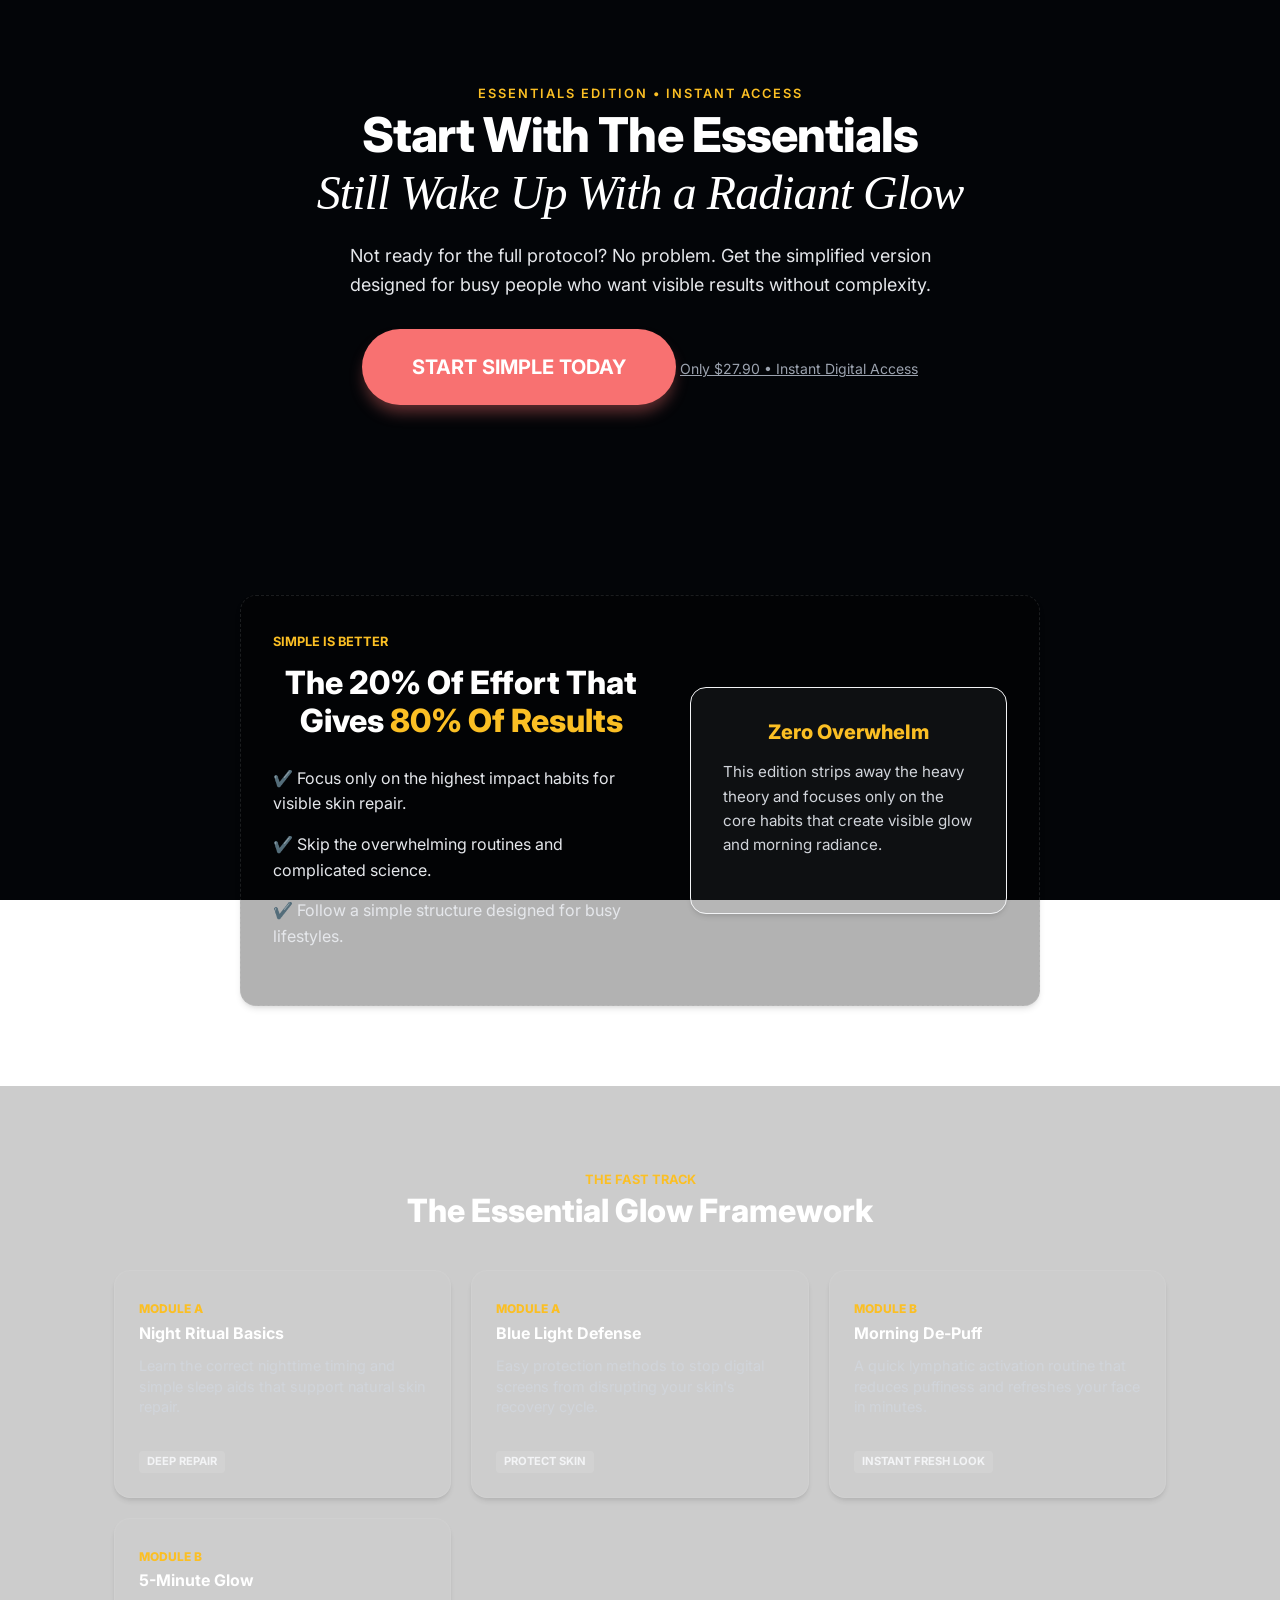
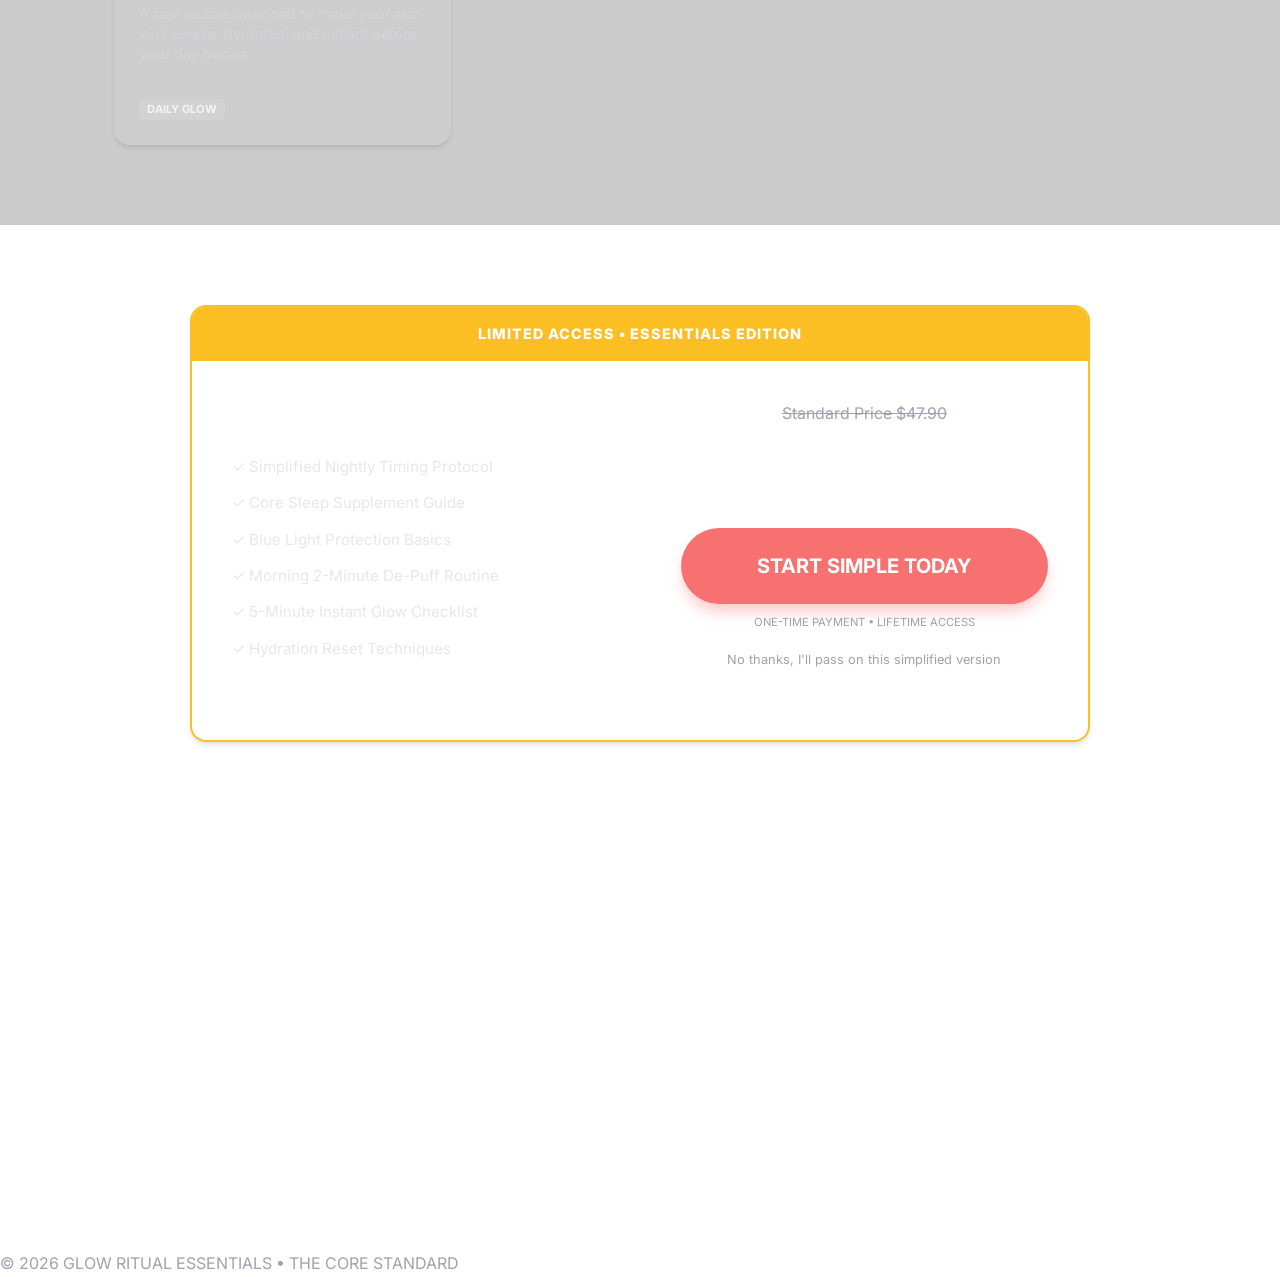
==== commit 0e5f1695: "Update essential.html" ====
--- a/essential.html
+++ b/essential.html
@@ -1,418 +1,440 @@
 <!DOCTYPE html>
 <html lang="en">
 <head>
-    <meta charset="UTF-8">
-    <meta name="viewport" content="width=device-width, initial-scale=1.0, maximum-scale=1.0, user-scalable=no">
-    <title>Glow Ritual Essentials | The Core Results</title>
-    <link href="https://fonts.googleapis.com/css2?family=Archivo:wght@800;900&family=Inter:wght@300;400;600;700&family=Playfair+Display:ital,wght@1,700&display=swap" rel="stylesheet">
-    
-    <style>
-        :root {
-            --bg: #050505;
-            --surface: #0a0a0a;
-            --gold: #c5a47e;
-            --gold-light: #e0c9ac;
-            --green: #2ecc71;
-            --text: #ffffff;
-            --text-dim: #888888;
-            --border: #1a1a1a;
-            --transition: all 0.3s cubic-bezier(0.19, 1, 0.22, 1);
-        }
-
-        /* Reset & Base */
-        * { margin: 0; padding: 0; box-sizing: border-box; -webkit-font-smoothing: antialiased; }
-        html { scroll-behavior: smooth; overflow-x: hidden; }
-        body { 
-            font-family: 'Inter', sans-serif; 
-            background: var(--bg); 
-            color: var(--text); 
-            overflow-x: hidden; 
-            line-height: 1.6; 
-            letter-spacing: 0.01em;
-        }
-
-        .container { max-width: 1100px; margin: 0 auto; padding: 0 24px; position: relative; }
-        h1, h2, h3 { font-family: 'Archivo', sans-serif; text-transform: uppercase; letter-spacing: -0.02em; line-height: 1.1; }
-        .italic-serif { font-family: 'Playfair Display', serif; font-style: italic; text-transform: none; letter-spacing: 0; }
-        p { margin-bottom: 1rem; }
-
-        /* Language Selector Update (Click Behavior) */
-        .lang-selector { position: absolute; top: 20px; right: 20px; z-index: 1000; }
-        .lang-btn {
-            background: rgba(255,255,255,0.05);
-            border: 1px solid var(--border);
-            color: var(--text);
-            padding: 8px 16px;
-            font-size: 12px;
-            font-weight: 600;
-            cursor: pointer;
-            border-radius: 4px;
-            display: flex;
-            align-items: center;
-            gap: 8px;
-            transition: var(--transition);
-        }
-        .lang-btn:hover { border-color: var(--gold); background: rgba(197, 164, 126, 0.1); }
-        .lang-dropdown {
-            position: absolute;
-            top: 100%;
-            right: 0;
-            background: var(--surface);
-            border: 1px solid var(--border);
-            border-radius: 4px;
-            margin-top: 8px;
-            display: none;
-            flex-direction: column;
-            min-width: 140px;
-            box-shadow: 0 10px 30px rgba(0,0,0,0.5);
-        }
-        .lang-dropdown.show { display: flex; }
-        .lang-dropdown a { padding: 12px 16px; color: var(--text-dim); text-decoration: none; font-size: 13px; transition: var(--transition); }
-        .lang-dropdown a:hover { background: #111; color: var(--gold); }
-
-        /* Animations */
-        @keyframes pulse { 0% { transform: scale(1); box-shadow: 0 0 0 0 rgba(46, 204, 113, 0.4); } 70% { transform: scale(1.02); box-shadow: 0 0 0 15px rgba(46, 204, 113, 0); } 100% { transform: scale(1); } }
-        @keyframes shine { from { left: -100%; } to { left: 100%; } }
-        
-        /* Hero */
-        .hero { padding: 140px 0 80px; text-align: center; border-bottom: 1px solid var(--border); }
-        .hero span { color: var(--gold); letter-spacing: 5px; font-weight: 700; font-size: 13px; margin-bottom: 25px; display: block; }
-        .hero h1 { font-size: clamp(2.5rem, 8vw, 5.5rem); margin-bottom: 35px; }
-        .hero p { max-width: 850px; margin: 0 auto 50px; font-size: 1.25rem; color: var(--text-dim); font-weight: 300; }
-
-        /* CTA Button */
-        .btn-cta {
-            position: relative;
-            display: inline-block;
-            background: var(--green);
-            color: #000;
-            padding: 24px 50px;
-            font-size: 1.2rem;
-            font-weight: 900;
-            text-transform: uppercase;
-            text-decoration: none;
-            border-radius: 4px;
-            overflow: hidden;
-            transition: var(--transition);
-            animation: pulse 2s infinite;
-            text-align: center;
-            width: auto;
-        }
-        .btn-cta:hover { transform: scale(1.05); background: #27ae60; box-shadow: 0 10px 40px rgba(46, 204, 113, 0.3); }
-        .btn-cta::after { content: ''; position: absolute; top: 0; left: -100%; width: 50%; height: 100%; background: linear-gradient(90deg, transparent, rgba(255,255,255,0.4), transparent); animation: shine 3s infinite; }
-        .microcopy { display: block; margin-top: 15px; font-size: 11px; color: var(--text-dim); text-transform: uppercase; letter-spacing: 2px; }
-
-        /* Downsell Button Styling */
-        .btn-downsell {
-            display: inline-block;
-            margin-top: 20px;
-            font-size: 13px;
-            color: var(--text);
-            opacity: 0.7;
-            text-decoration: none;
-            transition: var(--transition);
-        }
-        .btn-downsell:hover { text-decoration: underline; opacity: 1; }
-
-        /* Sections & Grids */
-        .section-padding { padding: 100px 0; }
-        .grid-2 { display: grid; grid-template-columns: 1fr 1fr; gap: 40px; align-items: center; }
-        .label { color: var(--gold); font-size: 12px; font-weight: 700; letter-spacing: 3px; text-transform: uppercase; margin-bottom: 20px; display: block; }
-        
-        .card { background: var(--surface); border: 1px solid var(--border); padding: 40px; border-radius: 4px; transition: var(--transition); height: 100%; }
-        .card:hover { border-color: var(--gold); transform: translateY(-5px); }
-        .card h3 { font-size: 1.6rem; margin-bottom: 20px; color: var(--gold); }
-
-        /* Offer Block */
-        .offer-wrapper { background: radial-gradient(circle at center, #111 0%, #050505 100%); padding: 100px 0; border-top: 1px solid var(--border); }
-        .offer-card { max-width: 650px; margin: 0 auto; background: #000; border: 1px solid var(--gold); border-radius: 8px; overflow: hidden; }
-        .offer-badge { background: var(--gold); color: #000; padding: 15px; font-weight: 900; font-size: 12px; text-align: center; text-transform: uppercase; }
-        .offer-content { padding: 50px 30px; text-align: center; }
-
-        .bullets { list-style: none; text-align: left; margin: 40px 0; }
-        .bullets li { padding: 14px 0; border-bottom: 1px solid #111; font-size: 0.95rem; color: var(--text-dim); display: flex; align-items: center; gap: 15px; }
-        .bullets li::before { content: '✔️'; color: var(--gold); font-size: 1rem; }
-
-        .price-old { text-decoration: line-through; color: var(--text-dim); font-size: 1.1rem; }
-        .price-main { font-size: 4.5rem; font-weight: 900; color: var(--text); line-height: 1; margin: 15px 0; letter-spacing: -2px; }
-
-        /* Accordion FAQ */
-        .faq { padding: 100px 0; background: #fff; color: #000; }
-        .faq h2 { color: #000; text-align: center; margin-bottom: 60px; font-size: 3rem; }
-        .faq-container { max-width: 800px; margin: 0 auto; }
-        .faq-item { border-bottom: 1px solid #eee; }
-        .faq-question {
-            width: 100%; padding: 25px 0; background: none; border: none; display: flex; justify-content: space-between; align-items: center; cursor: pointer; text-align: left; font-size: 1.1rem; font-weight: 700; text-transform: uppercase; transition: var(--transition);
-        }
-        .faq-question:hover { color: var(--gold); }
-        .faq-icon { position: relative; width: 20px; height: 20px; }
-        .faq-icon::before, .faq-icon::after { content: ''; position: absolute; background: currentColor; top: 50%; left: 50%; transform: translate(-50%, -50%); transition: var(--transition); }
-        .faq-icon::before { width: 100%; height: 2px; }
-        .faq-icon::after { width: 2px; height: 100%; }
-        .active .faq-icon::after { transform: translate(-50%, -50%) rotate(90deg); opacity: 0; }
-        .faq-answer { max-height: 0; overflow: hidden; transition: max-height 0.4s cubic-bezier(0, 1, 0, 1); color: #555; font-size: 0.95rem; }
-        .faq-answer p { padding-bottom: 25px; margin: 0; }
-        .active + .faq-answer { max-height: 1000px; transition: max-height 0.4s ease-in-out; }
-
-        /* Footer Social Icons (Updated from Floating) */
-        .footer-social { display: flex; justify-content: center; gap: 20px; margin-bottom: 30px; }
-        .social-btn { width: 45px; height: 45px; border-radius: 50%; display: flex; align-items: center; justify-content: center; color: white; text-decoration: none; transition: var(--transition); }
-        .social-btn:hover { transform: translateY(-3px); filter: brightness(1.1); }
-        .instagram { background: radial-gradient(circle at 30% 107%, #fdf497 0%, #fdf497 5%, #fd5949 45%,#d6249f 60%,#285AEB 90%); }
-        .whatsapp { background: #25D366; }
-        .telegram { background: #0088cc; }
-        .social-btn svg { width: 20px; height: 20px; fill: currentColor; }
-        .telegram svg { width: 18px; height: 18px; transform: translate(-1px, 1px); }
-
-        /* Footer */
-        footer { padding: 80px 0 60px; text-align: center; border-top: 1px solid var(--border); font-size: 10px; color: #333; letter-spacing: 2px; }
-
-        /* ==========================================================================
-           REFINED MOBILE OPTIMIZATION
-           ========================================================================== */
-        @media (max-width: 768px) {
-            .section-padding { padding: 45px 0; }
-            .container { padding: 0 20px; }
-
-            .hero { padding: 80px 0 40px; }
-            .hero span { font-size: 11px; margin-bottom: 15px; letter-spacing: 3px; }
-            .hero h1 { font-size: 2.1rem; line-height: 1.15; margin-bottom: 20px; }
-            .hero p { font-size: 1rem; line-height: 1.5; margin-bottom: 30px; padding: 0 5px; }
-            
-            .btn-cta { width: 100%; padding: 18px 20px; font-size: 0.95rem; }
-            .microcopy { font-size: 10px; margin-top: 10px; }
-
-            .grid-2 { grid-template-columns: 1fr; gap: 20px; }
-            .card { padding: 25px 20px; }
-            .card h3 { font-size: 1.3rem; margin-bottom: 12px; }
-            .card p { font-size: 0.9rem; margin-bottom: 0; }
-            .label { font-size: 10px; margin-bottom: 12px; }
-            h2 { font-size: 1.6rem !important; }
-
-            .offer-wrapper { padding: 50px 0; }
-            .offer-card { border-radius: 6px; }
-            .offer-content { padding: 35px 20px; }
-            
-            .bullets { margin: 25px 0; }
-            .bullets li { padding: 10px 0; font-size: 0.85rem; gap: 10px; }
-            .price-main { font-size: 3.2rem; margin: 10px 0; }
-            .price-old { font-size: 0.95rem; }
-
-            .faq { padding: 60px 0; }
-            .faq h2 { font-size: 1.8rem; margin-bottom: 35px; }
-            .faq-question { padding: 18px 0; font-size: 0.85rem; }
-            .faq-answer p { font-size: 0.85rem; padding-bottom: 18px; }
-
-            .footer-social { gap: 15px; }
-            .social-btn { width: 40px; height: 40px; }
-        }
-
-        @media (min-width: 769px) and (max-width: 1024px) {
-            .hero h1 { font-size: 3.5rem; }
-            .grid-2 { gap: 30px; }
-            .section-padding { padding: 80px 0; }
-        }
-    </style>
+<meta charset="UTF-8">
+<meta name="viewport" content="width=device-width, initial-scale=1.0, maximum-scale=1.0, user-scalable=no">
+<title>Glow Ritual Essentials | The Core Results</title>
+
+<link href="https://fonts.googleapis.com/css2?family=Plus+Jakarta+Sans:wght@800&family=Inter:wght@300;400;600&display=swap" rel="stylesheet">
+<link rel="stylesheet" href="style.css">
+
+<style>
+
+#dropletCanvas{
+position:fixed;
+top:0;
+left:0;
+width:100%;
+height:100%;
+z-index:-1;
+background:#030508;
+}
+
+.module-grid{
+display:grid;
+grid-template-columns:repeat(auto-fit,minmax(280px,1fr));
+gap:20px;
+margin-top:40px;
+}
+
+.module-card{
+padding:1.5rem;
+text-align:left;
+border:1px solid rgba(255,255,255,0.05);
+background:rgba(255,255,255,0.02);
+}
+
+.module-card h4{margin-bottom:10px;color:#fff;}
+
+.module-card p{
+font-size:0.9rem;
+line-height:1.4;
+color:#d1d5db;
+}
+
+.benefit-tag{
+display:inline-block;
+background:rgba(255,255,255,0.1);
+padding:2px 8px;
+border-radius:4px;
+font-size:0.7rem;
+font-weight:700;
+text-transform:uppercase;
+margin-top:10px;
+color:#f3f4f6;
+}
+
+.faq-box{
+max-width:800px;
+margin:0 auto;
+padding:40px 20px;
+}
+
+.faq-item{
+border-bottom:1px solid rgba(255,255,255,0.1);
+margin-bottom:10px;
+}
+
+.faq-trigger{
+width:100%;
+background:none;
+border:none;
+padding:20px 0;
+text-align:left;
+cursor:pointer;
+display:flex;
+justify-content:space-between;
+align-items:center;
+font-family:'Inter',sans-serif;
+font-weight:600;
+font-size:1.1rem;
+color:#fff;
+}
+
+.faq-content{
+max-height:0;
+overflow:hidden;
+transition:max-height .3s ease-out;
+}
+
+.faq-content p{
+padding-bottom:20px;
+color:#d1d5db;
+line-height:1.6;
+margin:0;
+}
+
+@media(max-width:768px){
+.mobile-stack{display:block!important;}
+.mobile-stack>div{margin-bottom:20px;}
+h1{font-size:2.2rem!important;}
+.section{padding:40px 0!important;}
+}
+
+</style>
 </head>
+
 <body>
 
-    <header class="hero container">
-        <span>ESSENTIALS EDITION • INSTANT ACCESS</span>
-        <h1>Start With The <span class="italic-serif">Essentials</span> — Still Wake Up With a Radiant Glow</h1>
-        <p>Not ready for the full protocol? No problem. Get the "stripped-down" version designed for busy high-performers who want the core results without the complexity. Fast, simple, and effective.</p>
-        
-        <div style="margin-top: 40px;">
-            <a href="#offer" class="btn-cta">Start Simple Today</a>
-            <span class="microcopy">Only $27.90 • Secure Digital Delivery</span>
-        </div>
-    </header>
-
-    <section class="section-padding container">
-        <div class="grid-2">
-            <div>
-                <span class="label">Simple Is Better</span>
-                <h2>The 20% of Effort that Gives <span style="color:var(--gold)">80% of Results.</span></h2>
-                <p style="color: var(--text-dim); margin-top: 25px;">You don't need a complex 12-step routine to transform your skin. Most people fail because they try to do too much at once. The <strong>Glow Ritual Essentials</strong> focuses only on the high-leverage habits that trigger visible repair.</p>
-            </div>
-            <div class="card">
-                <h3>Zero Overwhelm</h3>
-                <p>We’ve removed the heavy science and the "extra" steps. This is the practical, fast-track version for anyone who wants to look refreshed without spending hours in the mirror.</p>
-            </div>
-        </div>
-    </section>
-
-    <section class="section-padding" style="background: var(--surface);">
-        <div class="container" style="text-align:center">
-            <span class="label">The Fast Track</span>
-            <h2 style="margin-bottom: 40px;">The "Essential Glow" Framework</h2>
-            <div class="grid-2" style="text-align:left">
-                <p>The Essentials Edition is built on <strong>Practical Efficiency</strong>. Instead of mastering the entire biological clock, we focus on the two most important windows: the 15 minutes before bed and the 5 minutes after you wake up.</p>
-                <p>By optimizing just these two moments, you still unlock significant cellular repair and morning radiance. It’s the perfect starting point for a visible transformation.</p>
-            </div>
-            <div style="margin-top: 60px;">
-                <a href="#offer" class="btn-cta">Get The Essentials Now</a>
-            </div>
-        </div>
-    </section>
-
-    <section class="section-padding container">
-        <h2 style="text-align:center; margin-bottom: 60px;">Inside The Essentials Guide</h2>
-        <div class="grid-2">
-            <div class="card">
-                <span class="label">Module A</span>
-                <h3>Night Ritual Basics</h3>
-                <p>✔️ <strong>Simplified Timing:</strong> The exact time to apply your products for max absorption.</p>
-                <p>✔️ <strong>Core Sleep Aids:</strong> The 3 specific supplements that support deep skin repair.</p>
-            </div>
-            <div class="card">
-                <span class="label">Module A</span>
-                <h3>Blue Light Defense</h3>
-                <p>✔️ <strong>Easy Protection:</strong> Simple ways to stop screens from "aging" your face at night.</p>
-                <p>✔️ <strong>Instant Relief:</strong> Calm your skin after a long day of digital stress.</p>
-            </div>
-            <div class="card">
-                <span class="label">Module B</span>
-                <h3>Morning De-Puff Express</h3>
-                <p>✔️ <strong>Quick Activation:</strong> A 2-minute lymphatic trick to drain morning puffiness.</p>
-                <p>✔️ <strong>Hydration Reset:</strong> The fastest way to "plump" your skin before your first coffee.</p>
-            </div>
-            <div class="card">
-                <span class="label">Module B</span>
-                <h3>5-Minute Glow</h3>
-                <p>✔️ <strong>Immediate Results:</strong> A simple routine to look "awake" and radiant in minutes.</p>
-                <p>✔️ <strong>Daily Shield:</strong> One basic step to protect your glow all day long.</p>
-            </div>
-        </div>
-    </section>
-
-    <section id="offer" class="offer-wrapper">
-        <div class="container">
-            <div class="offer-card">
-                <div class="offer-badge">LIMITED TIME: SPECIAL REDUCED ACCESS</div>
-                <div class="offer-content">
-                    
-                    <span class="label">The Lite System</span>
-                    <h2 style="font-size: 2.5rem; margin-bottom: 20px;">Glow Ritual Essentials</h2>
-                    <span class="price-anchor" style="display:block; margin-bottom:20px;">Just the core essentials you need for a visible transformation:</span>
-
-                    <ul class="bullets">
-                        <li>The Simplified Nightly Timing Protocol</li>
-                        <li>Core Sleep Supplement Recommendations</li>
-                        <li>Basic Blue Light Protection Strategies</li>
-                        <li>Morning 2-Minute De-Puff Routine</li>
-                        <li>The 5-Minute "Instant Glow" Checklist</li>
-                        <li>Fast-Track Hydration Reset Techniques</li>
-                        <li>Daily Skin Protection Basics</li>
-                        <li>Lifetime Access to the Essentials Portal</li>
-                    </ul>
-
-                    <div style="margin-bottom: 30px;">
-                        <span class="price-old">Standard Price: $47.90</span>
-                        <div class="price-main">$27.90</div>
-                        <p style="color:var(--text-dim); font-size: 13px;">One-time payment. Simple digital access.</p>
-                    </div>
-
-                    <a href="#" class="btn-cta" style="width: 100%;">Start Simple Today</a>
-                    <div style="text-align: center;">
-                        <a href="#" class="btn-downsell">No thanks, I’ll pass on this simplified version</a>
-                    </div>
-                    <span class="microcopy">100% Secure • Instant Download</span>
-                </div>
-            </div>
-        </div>
-    </section>
-
-    <section class="section-padding container" style="text-align:center">
-        <div style="max-width: 800px; margin: 0 auto; border: 1px solid var(--border); padding: 60px; border-radius: 8px;">
-            <h2 style="color: var(--gold); margin-bottom: 25px;">The "Easy Glow" Guarantee</h2>
-            <p style="font-size: 1.1rem; color: var(--text-dim);">I want to make this as easy as possible for you. Try the Essentials Ritual for 14 days. If you don't find it incredibly simple to follow, or if you don't see a fresher, more vibrant face in the mirror, I'll refund you immediately. <strong>No complexity, no risk, just results.</strong></p>
-        </div>
-    </section>
-
-    <section class="faq">
-        <div class="container">
-            <h2>Common Questions</h2>
-            <div class="faq-container">
-                <div class="faq-item">
-                    <button class="faq-question">
-                        <span><span class="faq-num">01.</span> How is this different from the full version?</span>
-                        <span class="faq-icon"></span>
-                    </button>
-                    <div class="faq-answer">
-                        <p>This version focuses exclusively on the "high-impact" basics. We've removed the deeper biological theory and advanced environmental engineering to give you a routine that is faster and easier to implement immediately.</p>
-                    </div>
-                </div>
-                <div class="faq-item">
-                    <button class="faq-question">
-                        <span><span class="faq-num">02.</span> How much time does it take?</span>
-                        <span class="faq-icon"></span>
-                    </button>
-                    <div class="faq-answer">
-                        <p>The goal is efficiency. The nightly steps take about 5 minutes, and the morning routine is designed to be done in under 3 minutes.</p>
-                    </div>
-                </div>
-                <div class="faq-item">
-                    <button class="faq-question">
-                        <span><span class="faq-num">03.</span> Can I upgrade to the full system later?</span>
-                        <span class="faq-icon"></span>
-                    </button>
-                    <div class="faq-answer">
-                        <p>Absolutely. Many people start with the Essentials to see the first results and then move to the full Biological Standard when they are ready for deeper optimization.</p>
-                    </div>
-                </div>
-                <div class="faq-item">
-                    <button class="faq-question">
-                        <span><span class="faq-num">04.</span> Is this suitable for beginners?</span>
-                        <span class="faq-icon"></span>
-                    </button>
-                    <div class="faq-answer">
-                        <p>This is specifically designed for beginners or people with very busy schedules. It is the most accessible way to start improving your skin health today.</p>
-                    </div>
-                </div>
-            </div>
-            <div style="text-align:center; margin-top: 60px;">
-                <a href="#offer" class="btn-cta">I'm Ready. Start Simple.</a>
-            </div>
-        </div>
-    </section>
-
-    <footer class="container">
-        <div class="footer-social">
-            <a href="#" target="_blank" class="social-btn instagram" aria-label="Instagram">
-                <svg viewBox="0 0 24 24"><path d="M12 2.163c3.204 0 3.584.012 4.85.07 3.252.148 4.771 1.691 4.919 4.919.058 1.266.069 1.645.069 4.849 0 3.205-.012 3.584-.069 4.849-.149 3.225-1.664 4.771-4.919 4.919-1.266.058-1.644.07-4.85.07-3.204 0-3.584-.012-4.849-.07-3.26-.149-4.771-1.699-4.919-4.92-.058-1.265-.07-1.644-.07-4.848 0-3.204.012-3.584.07-4.849.149-3.225 1.664-4.771 4.919-4.919 1.266-.057 1.645-.069 4.849-.069zm0-2.163c-3.259 0-3.667.014-4.947.072-4.358.2-6.78 2.618-6.98 6.98-.059 1.281-.073 1.689-.073 4.948 0 3.259.014 3.668.072 4.948.2 4.358 2.618 6.78 6.98 6.98 1.281.058 1.689.072 4.948.072 3.259 0 3.668-.014 4.948-.072 4.354-.2 6.782-2.618 6.979-6.98.059-1.28.073-1.689.073-4.948 0-3.259-.014-3.667-.072-4.947-.196-4.354-2.617-6.78-6.979-6.98-1.281-.059-1.69-.073-4.949-.073zm0 5.838c-3.403 0-6.162 2.759-6.162 6.162s2.759 6.163 6.162 6.163 6.162-2.759 6.162-6.163c0-3.403-2.759-6.162-6.162-6.162zm0 10.162c-2.209 0-4-1.79-4-4 0-2.209 1.791-4 4-4s4 1.791 4 4c0 2.21-1.791 4-4 4zm6.406-11.845c-.796 0-1.441.645-1.441 1.44s.645 1.44 1.441 1.44c.795 0 1.439-.645 1.439-1.44s-.644-1.44-1.439-1.44z"/></svg>
-            </a>
-            <a href="#" class="social-btn whatsapp" aria-label="WhatsApp">
-                <svg viewBox="0 0 24 24"><path d="M.057 24l1.687-6.163c-1.041-1.804-1.588-3.849-1.587-5.946.003-6.556 5.338-11.891 11.893-11.891 3.181.001 6.167 1.24 8.413 3.488 2.245 2.248 3.481 5.236 3.48 8.414-.003 6.557-5.338 11.892-11.893 11.892-1.99-.001-3.951-.5-5.688-1.448l-6.305 1.654zm6.597-3.807c1.676.995 3.276 1.591 5.392 1.592 5.448 0 9.886-4.438 9.889-9.885.002-5.462-4.415-9.89-9.881-9.892-5.452 0-9.887 4.434-9.889 9.884 0 2.225.659 3.891 1.746 5.634l-.999 3.648 3.742-.981zm11.387-5.464c-.074-.124-.272-.198-.57-.347-.297-.149-1.758-.868-2.031-.967-.272-.099-.47-.149-.669.149-.198.297-.768.967-.941 1.165-.173.198-.347.223-.644.074-.297-.149-1.255-.462-2.39-1.475-.883-.788-1.48-1.761-1.653-2.059-.173-.297-.018-.458.13-.606.134-.133.297-.347.446-.521.151-.172.2-.296.3-.495.099-.198.05-.372-.025-.521-.075-.148-.669-1.611-.916-2.206-.242-.579-.487-.501-.669-.51l-.57-.01c-.198 0-.52.074-.792.372s-1.04 1.016-1.04 2.479 1.065 2.876 1.213 3.074c.149.198 2.095 3.2 5.076 4.487.709.306 1.263.489 1.694.626.712.226 1.36.194 1.872.118.571-.085 1.758-.719 2.006-1.413.248-.695.248-1.29.173-1.414z"/></svg>
-            </a>
-            <a href="#" class="social-btn telegram" aria-label="Telegram">
-                <svg viewBox="0 0 24 24"><path d="M12 0c-6.627 0-12 5.373-12 12s5.373 12 12 12 12-5.373 12-12-5.373-12-12-12zm4.462 15.998c-.231.231-5.025 2.084-5.256 2.176-.176.07-.333.106-.472.106-.307 0-.457-.174-.457-.457 0-.301.127-1.403.226-2.52.01-.113.02-.224.03-.332l4.756-4.422c.153-.141.056-.212-.054-.141l-5.881 3.732c-.113.07-.221.085-.316.085-.198 0-.344-.123-.483-.223l-1.923-.62c-.439-.141-.446-.446.092-.647l10.39-3.992c.437-.169.831.127.674.891l-1.34 6.411z"/></svg>
-            </a>
-        </div>
-        © 2026 GLOW RITUAL ESSENTIALS ® • THE CORE STANDARD. ALL RIGHTS RESERVED.
-    </footer>
-
-    <script>
-        function startTimer(duration) {
-            let timer = duration;
-            setInterval(function () {
-                let hours = Math.floor(timer / 3600);
-                let minutes = Math.floor((timer % 3600) / 60);
-                let seconds = Math.floor(timer % 60);
-
-                if (--timer < 0) { timer = duration; }
-            }, 1000);
-        }
-
-        const faqQuestions = document.querySelectorAll('.faq-question');
-        faqQuestions.forEach(question => {
-            question.addEventListener('click', () => {
-                const isOpen = question.classList.contains('active');
-                faqQuestions.forEach(q => q.classList.remove('active'));
-                if (!isOpen) { question.classList.add('active'); }
-            });
-        });
-
-        window.onload = function () { startTimer(7200); };
-    </script>
+<canvas id="dropletCanvas"></canvas>
+
+<header class="section">
+<div class="container text-center">
+
+<span style="color:#fbbf24;font-weight:600;text-transform:uppercase;letter-spacing:2px;font-size:0.8rem;">
+ESSENTIALS EDITION • INSTANT ACCESS
+</span>
+
+<h1 style="color:#fff;">
+Start With The Essentials
+<br>
+<span style="font-style:italic;font-weight:400;font-family:serif;color:#fff;">
+Still Wake Up With a Radiant Glow
+</span>
+</h1>
+
+<p style="margin:0 auto;max-width:600px;color:#e5e7eb;">
+Not ready for the full protocol? No problem. Get the simplified version designed for busy people who want visible results without complexity.
+</p>
+
+<div class="cta-container">
+<a href="#offer" class="cta">Start Simple Today</a>
+<span class="cta-secondary" style="color:#9ca3af;">Only $27.90 • Instant Digital Access</span>
+</div>
+
+</div>
+</header>
+
+
+<main>
+
+<section class="section section-dark">
+
+<div class="container">
+
+<div class="box section-dark" style="border:1px dashed rgba(255,255,255,0.1);padding:2rem;background:rgba(0,0,0,0.3);">
+
+<div style="display:flex;gap:40px;align-items:center;" class="mobile-stack">
+
+<div style="flex:1.2;">
+
+<span style="color:#fbbf24;text-transform:uppercase;font-size:0.8rem;font-weight:700;">
+Simple Is Better
+</span>
+
+<h2 style="color:#fff;margin-top:10px;">
+The 20% Of Effort That Gives
+<span style="color:#fbbf24;">80% Of Results</span>
+</h2>
+
+<div style="margin-top:25px;">
+
+<p style="font-size:1rem;margin-bottom:15px;color:#e5e7eb;">
+✔️ Focus only on the highest impact habits for visible skin repair.
+</p>
+
+<p style="font-size:1rem;margin-bottom:15px;color:#e5e7eb;">
+✔️ Skip the overwhelming routines and complicated science.
+</p>
+
+<p style="font-size:1rem;color:#e5e7eb;">
+✔️ Follow a simple structure designed for busy lifestyles.
+</p>
+
+</div>
+
+</div>
+
+<div class="box" style="background:rgba(255,255,255,0.05);padding:2rem;flex:0.8;">
+
+<h3 style="color:#fbbf24;font-size:1.25rem;margin-bottom:1rem;">
+Zero Overwhelm
+</h3>
+
+<p style="font-size:0.95rem;color:#d1d5db;">
+This edition strips away the heavy theory and focuses only on the core habits that create visible glow and morning radiance.
+</p>
+
+</div>
+
+</div>
+
+</div>
+
+</div>
+
+</section>
+
+
+<section class="section section-alt" style="background:rgba(0,0,0,0.2);">
+
+<div class="container text-center">
+
+<span style="color:#fbbf24;text-transform:uppercase;font-size:0.8rem;font-weight:700;">
+The Fast Track
+</span>
+
+<h2 style="color:#fff;">
+The Essential Glow Framework
+</h2>
+
+<div class="module-grid">
+
+<div class="box module-card">
+
+<span style="color:#fbbf24;font-weight:800;font-size:0.75rem;">MODULE A</span>
+
+<h4>Night Ritual Basics</h4>
+
+<p>
+Learn the correct nighttime timing and simple sleep aids that support natural skin repair.
+</p>
+
+<span class="benefit-tag">Deep Repair</span>
+
+</div>
+
+
+<div class="box module-card">
+
+<span style="color:#fbbf24;font-weight:800;font-size:0.75rem;">MODULE A</span>
+
+<h4>Blue Light Defense</h4>
+
+<p>
+Easy protection methods to stop digital screens from disrupting your skin's recovery cycle.
+</p>
+
+<span class="benefit-tag">Protect Skin</span>
+
+</div>
+
+
+<div class="box module-card">
+
+<span style="color:#fbbf24;font-weight:800;font-size:0.75rem;">MODULE B</span>
+
+<h4>Morning De-Puff</h4>
+
+<p>
+A quick lymphatic activation routine that reduces puffiness and refreshes your face in minutes.
+</p>
+
+<span class="benefit-tag">Instant Fresh Look</span>
+
+</div>
+
+
+<div class="box module-card">
+
+<span style="color:#fbbf24;font-weight:800;font-size:0.75rem;">MODULE B</span>
+
+<h4>5-Minute Glow</h4>
+
+<p>
+A fast routine designed to make your skin look awake, hydrated, and radiant before your day begins.
+</p>
+
+<span class="benefit-tag">Daily Glow</span>
+
+</div>
+
+</div>
+
+</div>
+
+</section>
+
+
+<section id="offer" class="section">
+
+<div class="container">
+
+<div class="box" style="max-width:900px;margin:0 auto;padding:0;overflow:hidden;border:2px solid #fbbf24;background:rgba(255,255,255,0.05);">
+
+<div style="background:#fbbf24;color:#fff;padding:15px;text-align:center;font-weight:800;font-size:0.9rem;letter-spacing:1px;">
+LIMITED ACCESS • ESSENTIALS EDITION
+</div>
+
+<div style="display:flex;" class="mobile-stack">
+
+<div style="padding:40px;flex:1;">
+
+<h3 style="font-size:1.8rem;color:#fff;">Glow Ritual Essentials</h3>
+
+<ul style="list-style:none;margin-top:20px;padding:0;">
+
+<li style="margin-bottom:12px;font-size:0.95rem;color:#e5e7eb;">✓ Simplified Nightly Timing Protocol</li>
+<li style="margin-bottom:12px;font-size:0.95rem;color:#e5e7eb;">✓ Core Sleep Supplement Guide</li>
+<li style="margin-bottom:12px;font-size:0.95rem;color:#e5e7eb;">✓ Blue Light Protection Basics</li>
+<li style="margin-bottom:12px;font-size:0.95rem;color:#e5e7eb;">✓ Morning 2-Minute De-Puff Routine</li>
+<li style="margin-bottom:12px;font-size:0.95rem;color:#e5e7eb;">✓ 5-Minute Instant Glow Checklist</li>
+<li style="margin-bottom:12px;font-size:0.95rem;color:#e5e7eb;">✓ Hydration Reset Techniques</li>
+
+</ul>
+
+</div>
+
+<div style="background:rgba(255,255,255,0.05);padding:40px;text-align:center;border-left:1px solid rgba(255,255,255,0.1);flex:1;">
+
+<span style="text-decoration:line-through;color:#9ca3af;">Standard Price $47.90</span>
+
+<div style="font-size:4.5rem;font-weight:800;color:#fff;line-height:1;margin:10px 0;">
+$27.90
+</div>
+
+<div class="cta-container" style="margin-top:20px;">
+
+<a href="#" class="cta" style="width:100%;display:block;box-sizing:border-box;">
+Start Simple Today
+</a>
+
+<span style="font-size:0.7rem;color:#9ca3af;margin-top:10px;display:block;">
+ONE-TIME PAYMENT • LIFETIME ACCESS
+</span>
+
+<a href="https://theglowprotocol.github.io/TheGlowProtocol/starter"
+style="display:block;margin-top:18px;font-size:0.8rem;color:#9ca3af;text-decoration:none;">
+No thanks, I'll pass on this simplified version
+</a>
+
+</div>
+
+</div>
+
+</div>
+
+</div>
+
+</div>
+
+</section>
+
+
+<section class="section-padding container">
+
+<div class="faq-box">
+
+<h2 style="text-align:center;margin-bottom:2rem;font-size:1.5rem;color:#fff;">
+Common Questions
+</h2>
+
+<div class="faq-item">
+<button class="faq-trigger" onclick="toggleFaq(this)">
+How is this different from the full version?
+<span>+</span>
+</button>
+<div class="faq-content">
+<p>
+This version focuses only on the highest impact habits. It removes deeper theory and advanced steps to give you a faster routine.
+</p>
+</div>
+</div>
+
+<div class="faq-item">
+<button class="faq-trigger" onclick="toggleFaq(this)">
+How much time does it take?
+<span>+</span>
+</button>
+<div class="faq-content">
+<p>
+The nightly steps take about 5 minutes and the morning routine can be done in under 3 minutes.
+</p>
+</div>
+</div>
+
+<div class="faq-item">
+<button class="faq-trigger" onclick="toggleFaq(this)">
+Can I upgrade later?
+<span>+</span>
+</button>
+<div class="faq-content">
+<p>
+Yes. Many people start with the Essentials and later upgrade to the full protocol.
+</p>
+</div>
+</div>
+
+<div class="faq-item">
+<button class="faq-trigger" onclick="toggleFaq(this)">
+Is this good for beginners?
+<span>+</span>
+</button>
+<div class="faq-content">
+<p>
+Yes. This version was specifically designed for beginners and people with busy schedules.
+</p>
+</div>
+</div>
+
+</div>
+
+</section>
+
+</main>
+
+<footer style="color:#9ca3af;">
+© 2026 GLOW RITUAL ESSENTIALS • THE CORE STANDARD
+</footer>
+
+  <script>
+
+function toggleFaq(button){
+
+const content = button.nextElementSibling;
+const icon = button.querySelector("span");
+
+if(content.style.maxHeight){
+content.style.maxHeight = null;
+icon.textContent = "+";
+}else{
+
+document.querySelectorAll(".faq-content").forEach(el=>{
+el.style.maxHeight = null;
+});
+
+document.querySelectorAll(".faq-trigger span").forEach(el=>{
+el.textContent = "+";
+});
+
+content.style.maxHeight = content.scrollHeight + "px";
+icon.textContent = "−";
+
+}
+
+}
+
+</script>
+  
 </body>
 </html>
--- a/style.css
+++ b/style.css
@@ -0,0 +1,217 @@
+/* =========================================================
+   STYLE: Modern, Premium, High-Conversion
+   TARGET: American Female Market
+============================================================ 
+*/
+
+/* 1. GLOBAL RESET */
+* {
+    margin: 0;
+    padding: 0;
+    box-sizing: border-box;
+    -webkit-font-smoothing: antialiased;
+    -moz-osx-font-smoothing: grayscale;
+}
+
+:root {
+    --primary-color: #F87171; /* Modern Coral for Conversion */
+    --primary-hover: #EF4444;
+    --accent-soft: #FFF5F5;   /* Soft Rose Background */
+    --text-main: #1F2937;     /* Deep Charcoal for readability */
+    --text-light: #6B7280;    /* Grey for subheadlines */
+    --white: #FFFFFF;
+    --border-color: #F3F4F6;
+    --shadow: 0 4px 6px -1px rgba(0, 0, 0, 0.1), 0 2px 4px -1px rgba(0, 0, 0, 0.06);
+    --font-main: 'Inter', -apple-system, BlinkMacSystemFont, "Segoe UI", Roboto, sans-serif;
+}
+
+html {
+    scroll-behavior: smooth;
+    font-size: 16px;
+}
+
+body {
+    font-family: var(--font-main);
+    background-color: var(--white);
+    color: var(--text-main);
+    line-height: 1.6;
+    overflow-x: hidden;
+}
+
+/* 2. ESTRUTURA BASE */
+.container {
+    width: 100%;
+    max-width: 1100px;
+    margin: 0 auto;
+    padding: 0 24px;
+}
+
+.section {
+    padding: 80px 0;
+    position: relative;
+}
+
+.box {
+    background: var(--white);
+    padding: 40px;
+    border-radius: 16px;
+    border: 1px solid var(--border-color);
+    box-shadow: var(--shadow);
+    max-width: 800px;
+    margin: 0 auto;
+}
+
+.highlight {
+    background-color: var(--accent-soft);
+    padding: 40px 0;
+    border-top: 1px solid var(--border-color);
+    border-bottom: 1px solid var(--border-color);
+}
+
+/* 3. TIPOGRAFIA */
+h1, h2, h3 {
+    font-weight: 800;
+    line-height: 1.2;
+    margin-bottom: 20px;
+    text-align: center;
+}
+
+h1 {
+    font-size: clamp(40px, 5vw, 48px);
+    color: var(--text-main);
+    letter-spacing: -0.02em;
+}
+
+h2 {
+    font-size: clamp(26px, 4vw, 32px);
+    color: var(--text-main);
+}
+
+p {
+    font-size: 18px;
+    color: var(--text-light);
+    margin-bottom: 1.5rem;
+    max-width: 700px;
+    margin-left: auto;
+    margin-right: auto;
+}
+
+strong {
+    color: var(--text-main);
+    font-weight: 700;
+}
+
+/* 4. BOTÕES (CTA) */
+.cta-container {
+    text-align: center;
+    margin: 30px 0;
+}
+
+.cta {
+    display: inline-block;
+    background-color: var(--primary-color);
+    color: var(--white);
+    font-size: 20px;
+    font-weight: 700;
+    text-transform: uppercase;
+    text-decoration: none;
+    padding: 22px 50px;
+    border-radius: 50px;
+    transition: all 0.3s ease;
+    box-shadow: 0 10px 15px -3px rgba(248, 113, 113, 0.4);
+    cursor: pointer;
+    border: none;
+}
+
+.cta:hover {
+    background-color: var(--primary-hover);
+    transform: translateY(-2px);
+    box-shadow: 0 20px 25px -5px rgba(248, 113, 113, 0.5);
+}
+
+.cta-secondary {
+    display: inline-block;
+    color: var(--text-light);
+    font-size: 14px;
+    text-decoration: underline;
+    background: none;
+    border: none;
+    cursor: pointer;
+    margin-top: 15px;
+    transition: color 0.2s;
+}
+
+.cta-secondary:hover {
+    color: var(--text-main);
+}
+
+/* 5. AUXILIARY CLASSES */
+.text-center { text-align: center; }
+.img-responsive {
+    max-width: 100%;
+    height: auto;
+    border-radius: 12px;
+    display: block;
+    margin: 20px auto;
+}
+
+/* 6. RESPONSIVIDADE (MOBILE-FIRST REFINEMENT) */
+@media (max-width: 768px) {
+    .section {
+        padding: 40px 0;
+    }
+
+    .container {
+        padding: 0 20px;
+    }
+
+    h1 {
+        font-size: 28px; /* Compact & Professional */
+        line-height: 1.1;
+    }
+
+    h2 {
+        font-size: 22px;
+    }
+
+    p {
+        font-size: 16px;
+        line-height: 1.5;
+    }
+
+    .box {
+        padding: 25px 20px;
+        border-radius: 12px;
+    }
+
+    .cta {
+        width: 100%; /* Full width for thumbs */
+        font-size: 18px;
+        padding: 18px 20px;
+        border-radius: 8px; /* Slightly sharper for compact look */
+    }
+
+    .cta-container {
+        margin: 20px 0;
+    }
+    
+    /* Avoid huge gaps on mobile */
+    .highlight {
+        padding: 30px 0;
+    }
+}
+
+/* 7. PERFORMANCE & CLEANUP */
+.no-scroll { overflow: hidden; }
+button:focus { outline: none; }
+
+/* Subtle Animation for Attention */
+@keyframes pulse {
+    0% { transform: scale(1); }
+    50% { transform: scale(1.02); }
+    100% { transform: scale(1); }
+}
+
+.cta-pulse {
+    animation: pulse 2s infinite;
+}
